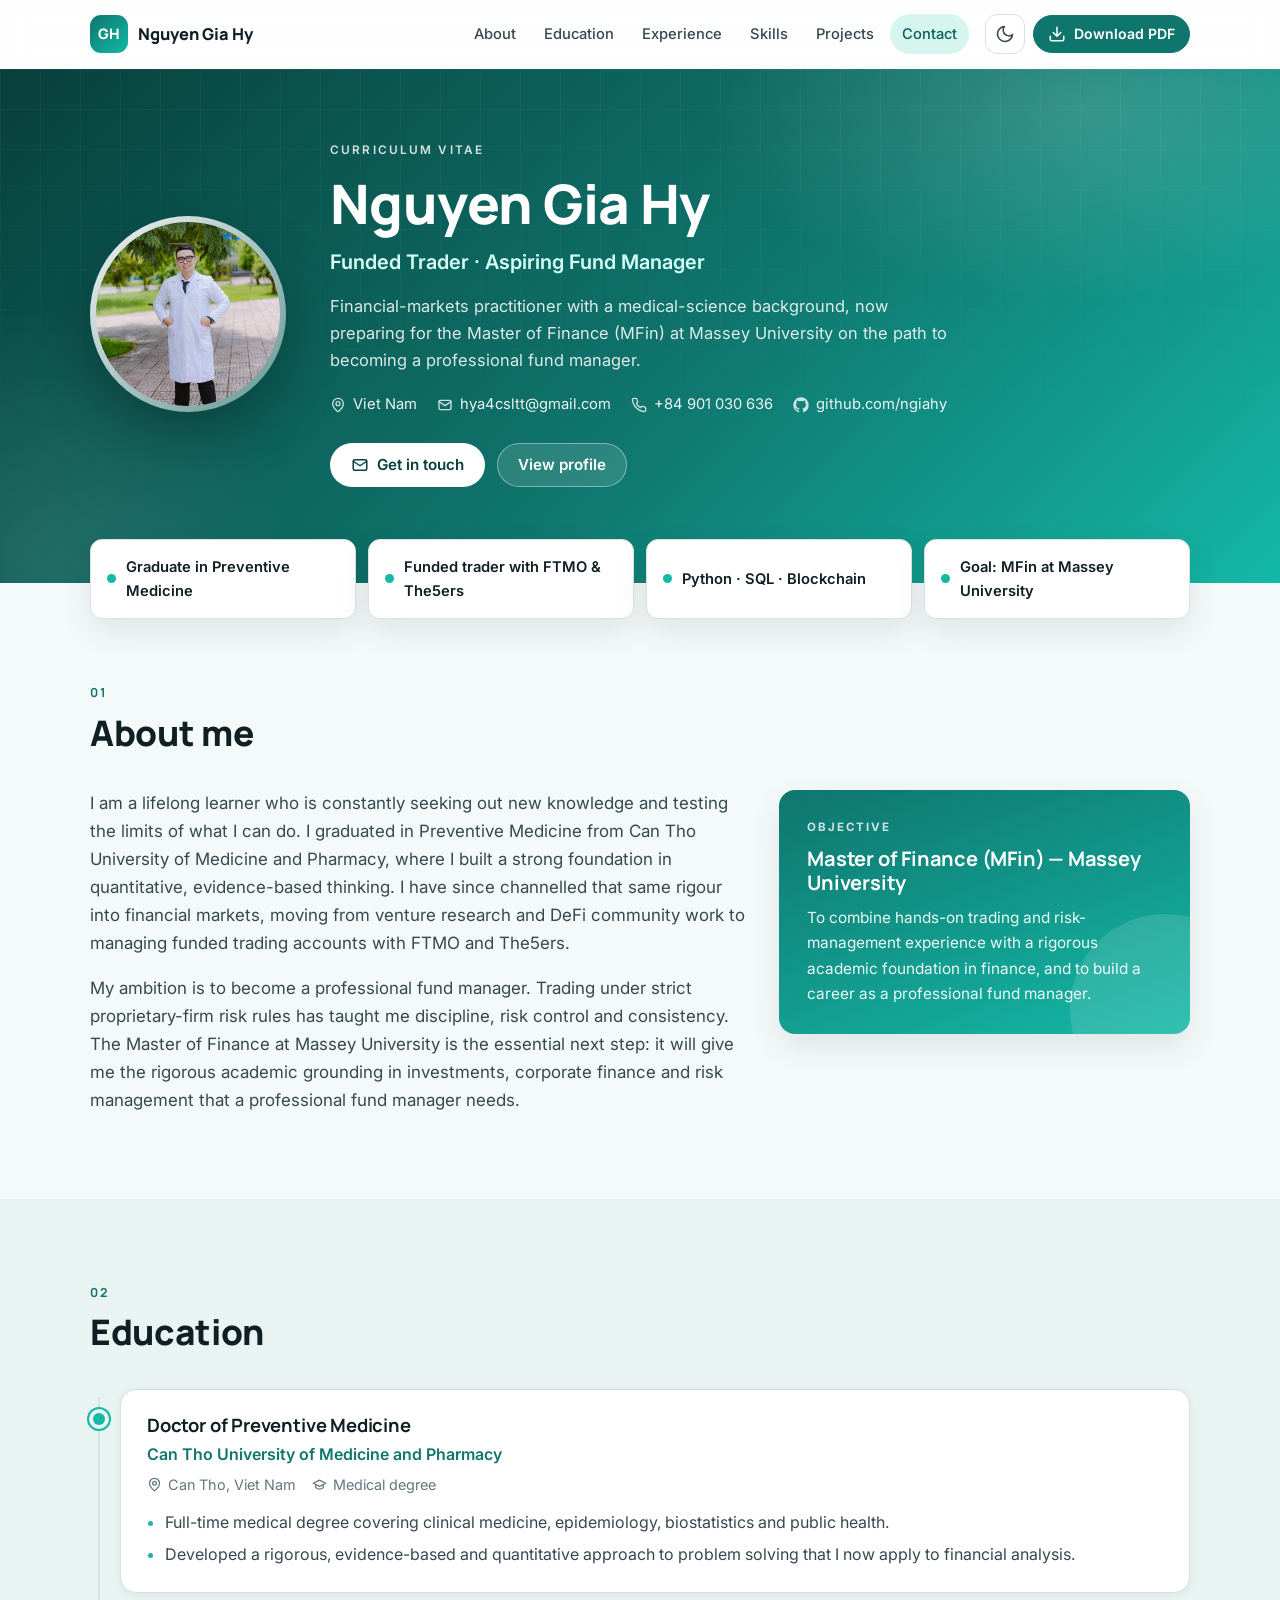
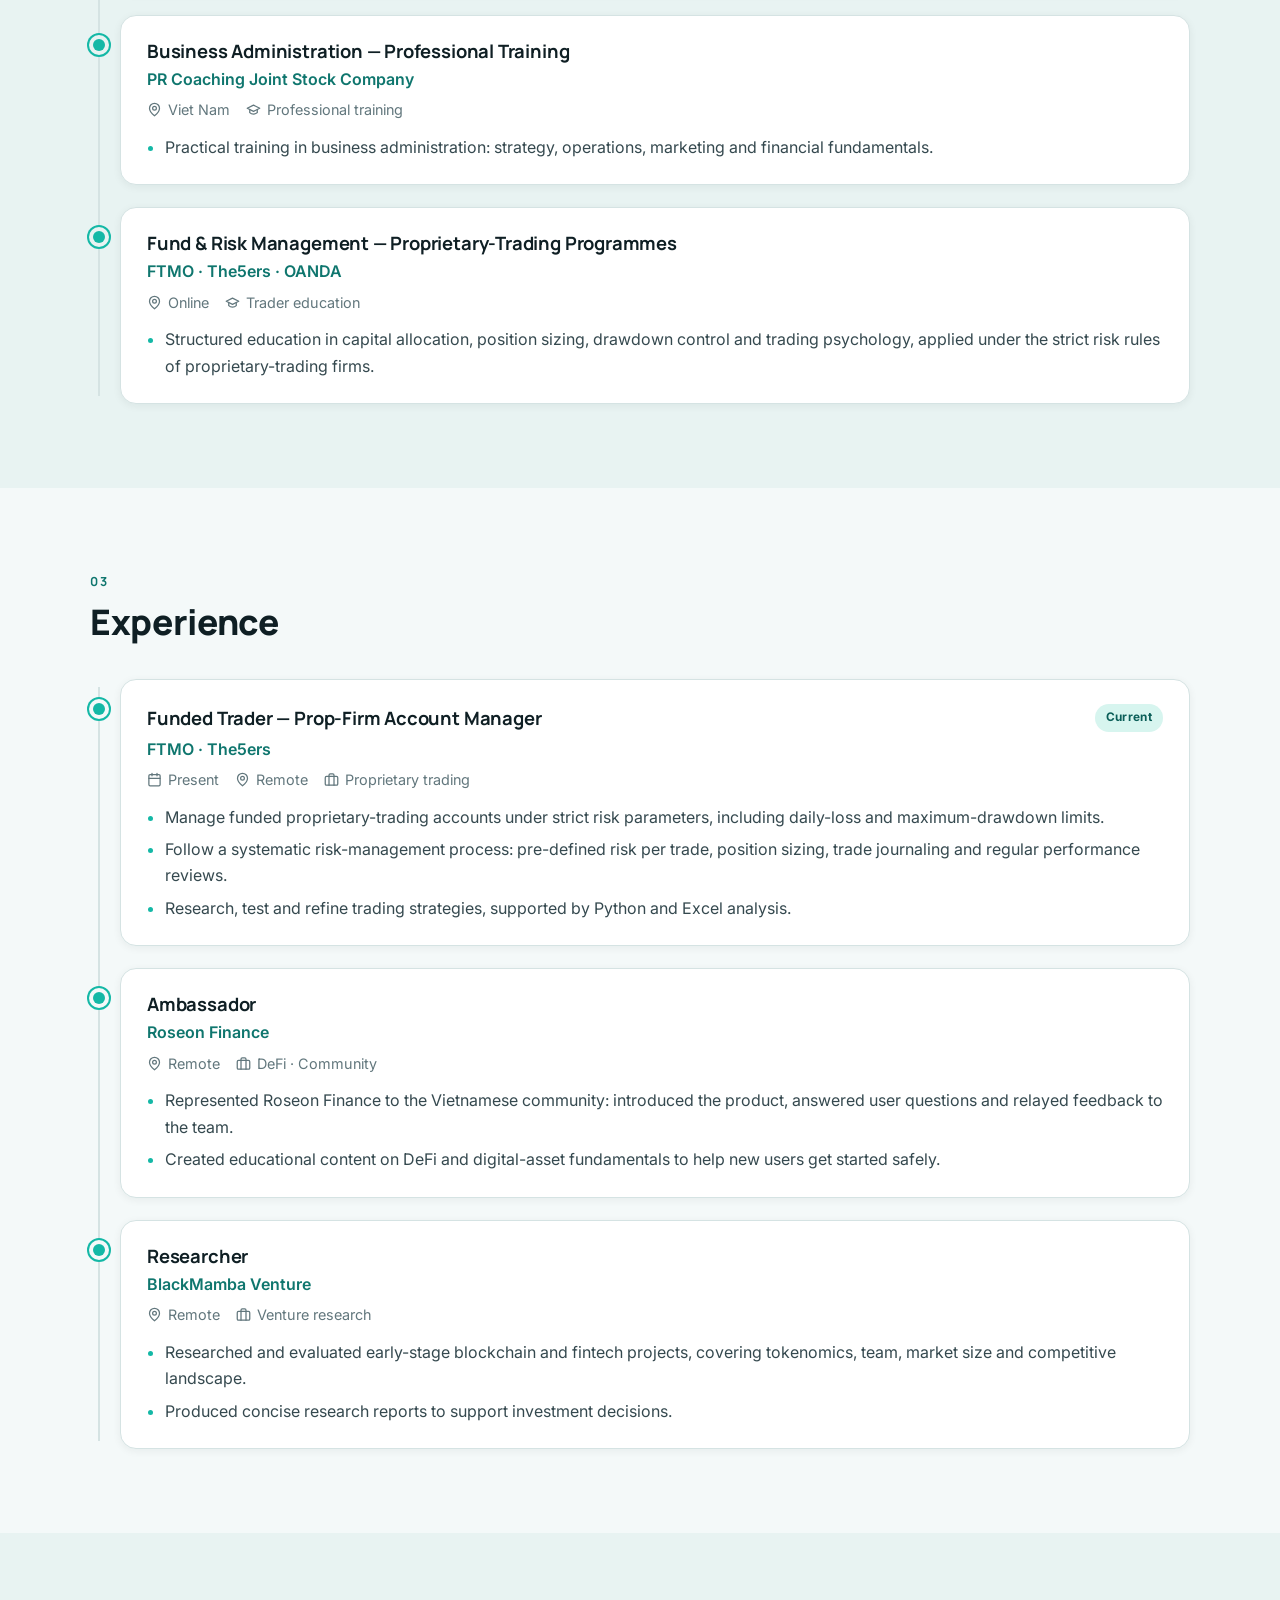
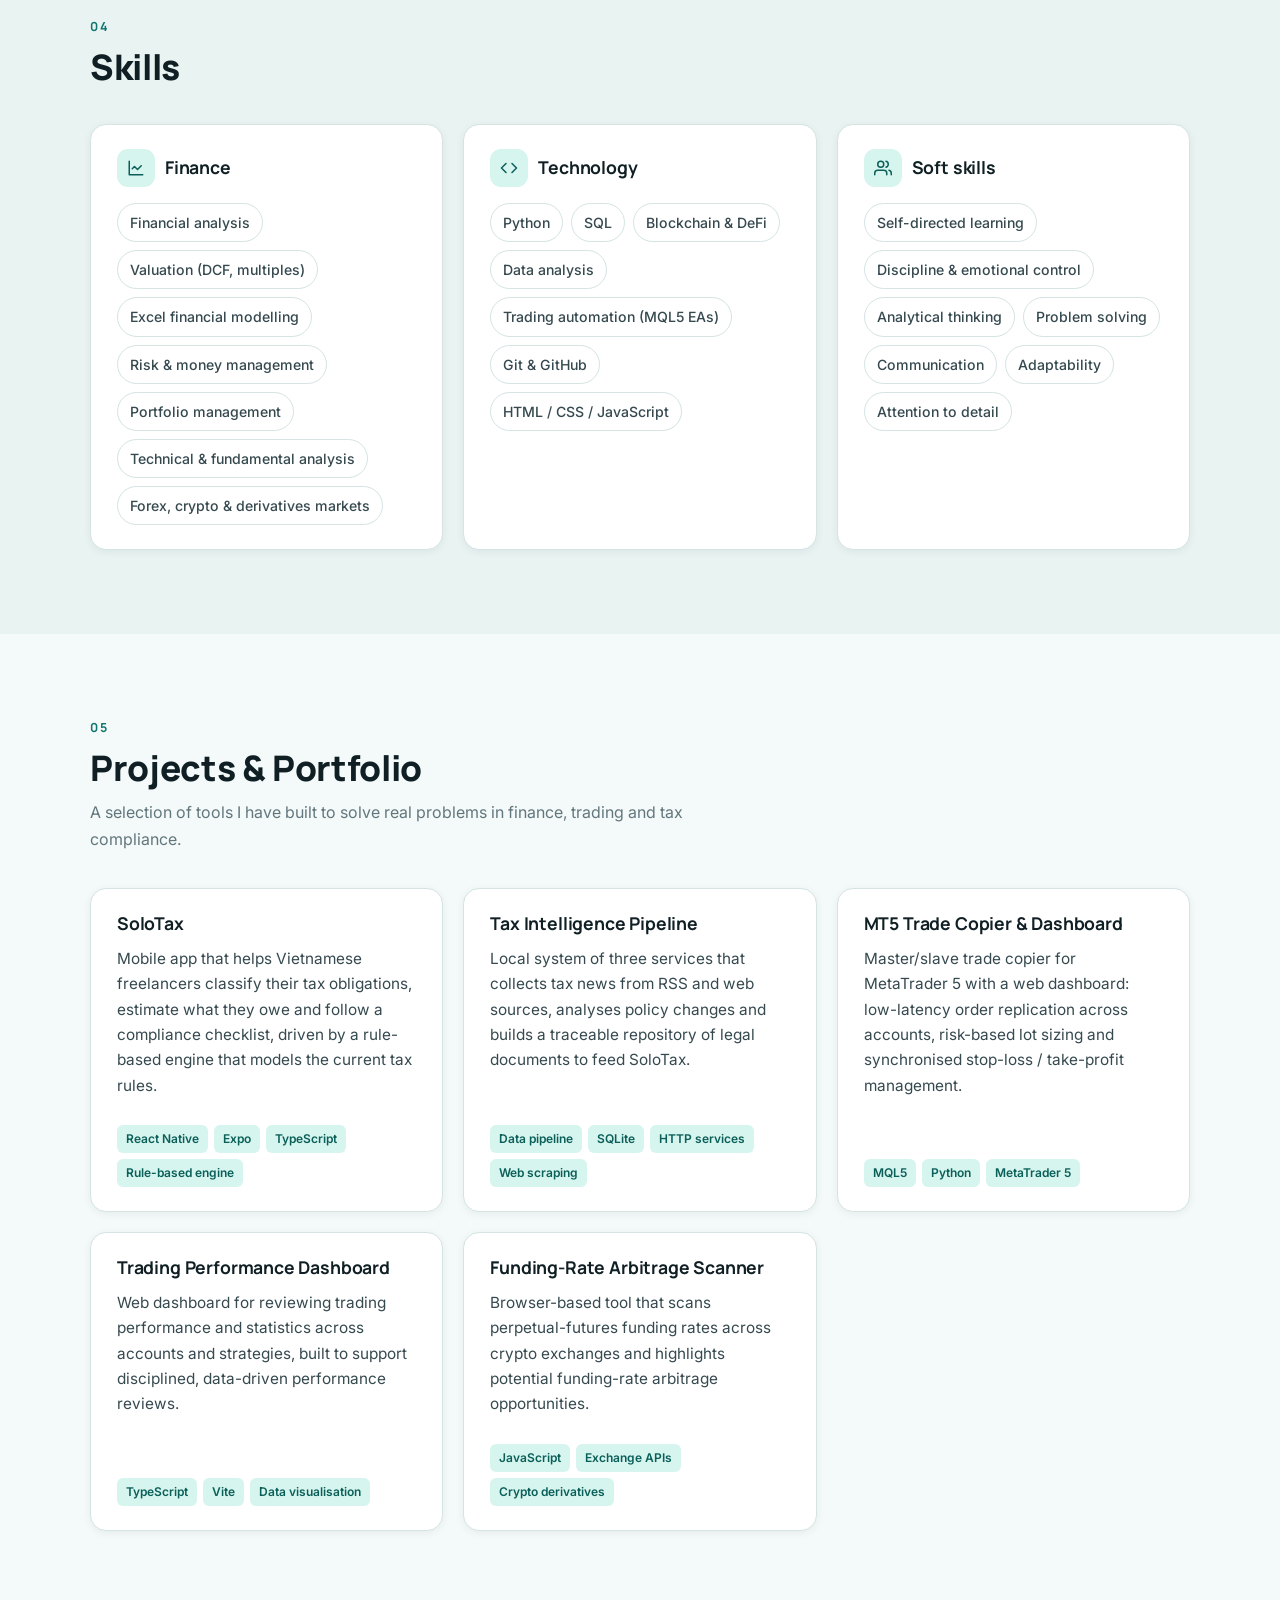
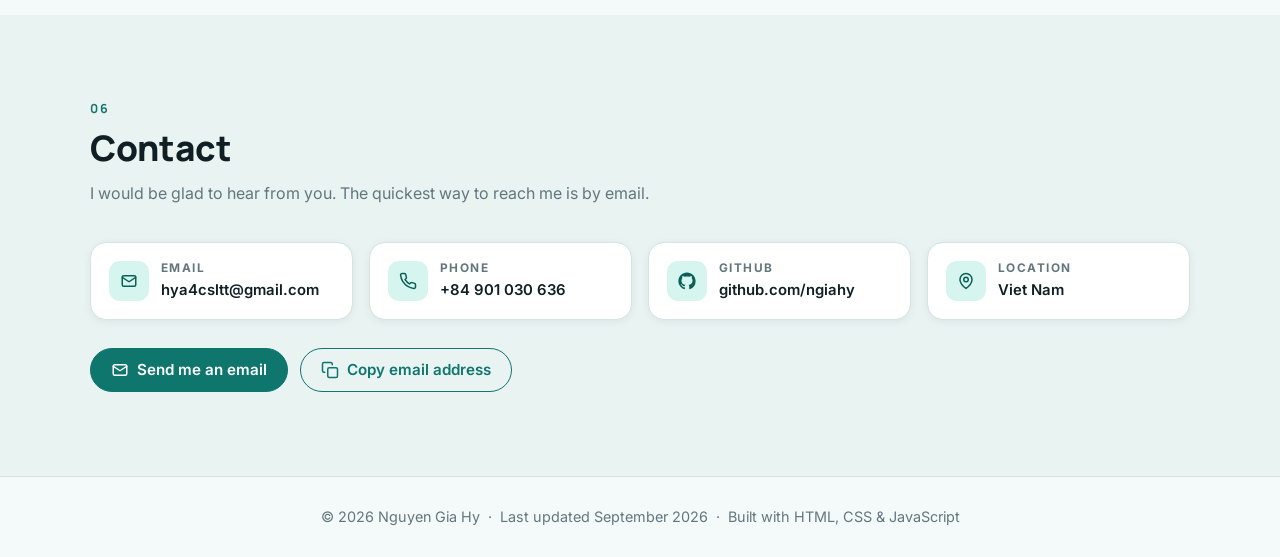
==== index.html @ f45f48a6 "Digital CV for Massey MFin application Single-page CV site: HTML/CSS/JS, teal theme, dark mode, prin" ====
<!DOCTYPE html>
<html lang="en" data-theme="light">
<head>
  <meta charset="UTF-8">
  <meta name="viewport" content="width=device-width, initial-scale=1.0">
  <title>Nguyen Gia Hy — Curriculum Vitae</title>
  <meta name="description" content="Digital CV of Nguyen Gia Hy — funded trader and aspiring fund manager with a medical-science background, preparing for the Master of Finance (MFin) at Massey University.">
  <meta name="author" content="Nguyen Gia Hy">
  <meta name="theme-color" content="#0f766e">
  <meta property="og:type" content="profile">
  <meta property="og:title" content="Nguyen Gia Hy — Curriculum Vitae">
  <meta property="og:description" content="Funded trader and aspiring fund manager with a medical-science background, preparing for the Master of Finance at Massey University.">
  <link rel="icon" href="data:image/svg+xml,%3Csvg xmlns='http://www.w3.org/2000/svg' viewBox='0 0 64 64'%3E%3Crect width='64' height='64' rx='14' fill='%230f766e'/%3E%3Ctext x='32' y='42' text-anchor='middle' font-family='Arial,Helvetica,sans-serif' font-weight='700' font-size='28' fill='white'%3EGH%3C/text%3E%3C/svg%3E">
  <script>
    /* Apply the saved theme before first paint to avoid a flash of the wrong colours */
    (function () {
      try {
        var t = localStorage.getItem('cv-theme');
        if (!t) { t = window.matchMedia('(prefers-color-scheme: dark)').matches ? 'dark' : 'light'; }
        document.documentElement.setAttribute('data-theme', t);
      } catch (e) {}
    })();
  </script>
  <link rel="preconnect" href="https://fonts.googleapis.com">
  <link rel="preconnect" href="https://fonts.gstatic.com" crossorigin>
  <link href="https://fonts.googleapis.com/css2?family=Inter:wght@400;500;600;700&family=Manrope:wght@600;700;800&display=swap" rel="stylesheet">
  <link rel="stylesheet" href="css/style.css">
</head>
<body>
  <a class="skip-link" href="#about">Skip to content</a>

  <header class="site-header" id="site-header">
    <nav class="nav container" aria-label="Main navigation">
      <a class="brand" href="#top" aria-label="Back to top">
        <span class="brand-mark" id="brand-mark">GH</span>
        <span class="brand-name" id="brand-name">Nguyen Gia Hy</span>
      </a>

      <ul class="nav-links" id="nav-links">
        <li><a href="#about" data-nav="about">About</a></li>
        <li><a href="#education" data-nav="education">Education</a></li>
        <li><a href="#experience" data-nav="experience">Experience</a></li>
        <li><a href="#skills" data-nav="skills">Skills</a></li>
        <li><a href="#projects" data-nav="projects">Projects</a></li>
        <li><a href="#certifications" data-nav="certifications">Certifications</a></li>
        <li><a href="#contact" data-nav="contact">Contact</a></li>
      </ul>

      <div class="nav-actions">
        <button class="icon-btn" id="theme-toggle" type="button" aria-label="Toggle dark mode" title="Toggle dark mode">
          <svg class="icon-moon" viewBox="0 0 24 24" fill="none" stroke="currentColor" stroke-width="2" stroke-linecap="round" stroke-linejoin="round" aria-hidden="true"><path d="M21 12.79A9 9 0 1 1 11.21 3 7 7 0 0 0 21 12.79z"/></svg>
          <svg class="icon-sun" viewBox="0 0 24 24" fill="none" stroke="currentColor" stroke-width="2" stroke-linecap="round" stroke-linejoin="round" aria-hidden="true"><circle cx="12" cy="12" r="4"/><path d="M12 2v2M12 20v2M4.93 4.93l1.41 1.41M17.66 17.66l1.41 1.41M2 12h2M20 12h2M4.93 19.07l1.41-1.41M17.66 6.34l1.41-1.41"/></svg>
        </button>
        <button class="btn btn-primary btn-sm" id="print-btn" type="button" title="Save this CV as a PDF (choose 'Save as PDF' in the print dialog)">
          <svg viewBox="0 0 24 24" fill="none" stroke="currentColor" stroke-width="2" stroke-linecap="round" stroke-linejoin="round" aria-hidden="true"><path d="M21 15v4a2 2 0 0 1-2 2H5a2 2 0 0 1-2-2v-4"/><path d="m7 10 5 5 5-5M12 15V3"/></svg>
          <span>Download PDF</span>
        </button>
        <button class="icon-btn nav-toggle" id="nav-toggle" type="button" aria-label="Open menu" aria-expanded="false" aria-controls="nav-links">
          <svg class="icon-menu" viewBox="0 0 24 24" fill="none" stroke="currentColor" stroke-width="2" stroke-linecap="round" stroke-linejoin="round" aria-hidden="true"><path d="M4 6h16M4 12h16M4 18h16"/></svg>
          <svg class="icon-close" viewBox="0 0 24 24" fill="none" stroke="currentColor" stroke-width="2" stroke-linecap="round" stroke-linejoin="round" aria-hidden="true"><path d="M18 6 6 18M6 6l12 12"/></svg>
        </button>
      </div>
    </nav>
  </header>

  <main id="top">
    <!-- HERO -->
    <section class="hero" id="hero" aria-labelledby="hero-name">
      <div class="container hero-inner">
        <div class="hero-photo">
          <img id="hero-img" src="" alt="" hidden>
          <div class="hero-initials" id="hero-initials" aria-hidden="true">GH</div>
        </div>
        <div class="hero-text">
          <p class="hero-eyebrow">Curriculum Vitae</p>
          <h1 id="hero-name">Nguyen Gia Hy</h1>
          <p class="hero-title" id="hero-title"></p>
          <p class="hero-tagline" id="hero-tagline"></p>
          <div class="hero-meta" id="hero-meta"></div>
          <div class="hero-actions">
            <a class="btn btn-light" id="hero-cta" href="#contact">
              <svg viewBox="0 0 24 24" fill="none" stroke="currentColor" stroke-width="2" stroke-linecap="round" stroke-linejoin="round" aria-hidden="true"><rect x="3" y="5" width="18" height="14" rx="2"/><path d="m3 7 9 6 9-6"/></svg>
              <span>Get in touch</span>
            </a>
            <a class="btn btn-ghost" href="#about">View profile</a>
          </div>
        </div>
      </div>
    </section>

    <div class="highlights-wrap container" id="highlights-wrap">
      <ul class="highlights" id="highlights" aria-label="At a glance"></ul>
    </div>

    <!-- ABOUT -->
    <section class="section" id="about">
      <div class="container">
        <header class="section-head reveal">
          <p class="eyebrow">01</p>
          <h2>About me</h2>
        </header>
        <div class="about-grid" id="about-grid">
          <div class="about-text reveal" id="about-text"></div>
          <aside class="objective-card reveal" id="objective-card"></aside>
        </div>
      </div>
    </section>

    <!-- EDUCATION -->
    <section class="section" id="education">
      <div class="container">
        <header class="section-head reveal">
          <p class="eyebrow">02</p>
          <h2>Education</h2>
        </header>
        <div class="timeline" id="education-list"></div>
      </div>
    </section>

    <!-- EXPERIENCE -->
    <section class="section" id="experience">
      <div class="container">
        <header class="section-head reveal">
          <p class="eyebrow">03</p>
          <h2>Experience</h2>
        </header>
        <div class="timeline" id="experience-list"></div>
      </div>
    </section>

    <!-- SKILLS -->
    <section class="section" id="skills">
      <div class="container">
        <header class="section-head reveal">
          <p class="eyebrow">04</p>
          <h2>Skills</h2>
        </header>
        <div class="skills-grid" id="skills-grid"></div>
      </div>
    </section>

    <!-- PROJECTS -->
    <section class="section" id="projects">
      <div class="container">
        <header class="section-head reveal">
          <p class="eyebrow">05</p>
          <h2>Projects &amp; Portfolio</h2>
          <p class="section-sub" id="projects-sub"></p>
        </header>
        <div class="projects-grid" id="projects-grid"></div>
      </div>
    </section>

    <!-- CERTIFICATIONS -->
    <section class="section" id="certifications">
      <div class="container">
        <header class="section-head reveal">
          <p class="eyebrow">06</p>
          <h2>Certifications &amp; Tests</h2>
        </header>
        <div class="certs-grid" id="certifications-grid"></div>
      </div>
    </section>

    <!-- CONTACT -->
    <section class="section" id="contact">
      <div class="container">
        <header class="section-head reveal">
          <p class="eyebrow">07</p>
          <h2>Contact</h2>
          <p class="section-sub">I would be glad to hear from you. The quickest way to reach me is by email.</p>
        </header>
        <div class="contact-grid" id="contact-grid"></div>
        <div class="contact-cta reveal" id="contact-cta"></div>
        <div class="languages reveal" id="languages"></div>
      </div>
    </section>
  </main>

  <footer class="site-footer">
    <div class="container">
      <p id="footer-text"></p>
    </div>
  </footer>

  <script src="js/data.js"></script>
  <script src="js/main.js"></script>
</body>
</html>
---- css/style.css ----
/* =====================================================================
   style.css — Digital CV of Nguyen Gia Hy
   Modern teal theme · light / dark mode · print-friendly (PDF)
   ===================================================================== */

/* ---------- Design tokens ---------- */
:root {
  --font-body: 'Inter', system-ui, -apple-system, 'Segoe UI', Roboto, Helvetica, Arial, sans-serif;
  --font-head: 'Manrope', var(--font-body);

  --bg: #f4f9f9;
  --surface: #ffffff;
  --surface-2: #e8f3f2;
  --text: #0f1f24;
  --text-2: #35494f;
  --muted: #62777d;
  --border: #d5e3e3;

  --accent: #0f766e;
  --accent-strong: #0b5f59;
  --accent-2: #14b8a6;
  --accent-soft: #d7f5ef;
  --on-accent: #ffffff;

  --hero-a: #083f3b;
  --hero-b: #0f766e;
  --hero-c: #14b8a6;

  --shadow: 0 12px 32px rgba(15, 31, 36, 0.09);
  --shadow-sm: 0 2px 8px rgba(15, 31, 36, 0.06);
  --radius: 16px;
  --radius-sm: 12px;
  --header-h: 68px;
}

:root[data-theme="dark"] {
  --bg: #0b1315;
  --surface: #111c1f;
  --surface-2: #162427;
  --text: #e7f0f1;
  --text-2: #c2d1d4;
  --muted: #8fa5aa;
  --border: #223438;

  --accent: #2dd4bf;
  --accent-strong: #5eead4;
  --accent-2: #14b8a6;
  --accent-soft: #113d3a;
  --on-accent: #06201d;

  --hero-a: #07201f;
  --hero-b: #0b3f3b;
  --hero-c: #0f766e;

  --shadow: 0 12px 32px rgba(0, 0, 0, 0.4);
  --shadow-sm: 0 2px 8px rgba(0, 0, 0, 0.3);
}

/* ---------- Base ---------- */
*, *::before, *::after { box-sizing: border-box; }

html {
  scroll-behavior: smooth;
  scroll-padding-top: calc(var(--header-h) + 16px);
}

body {
  margin: 0;
  font-family: var(--font-body);
  font-size: 16px;
  line-height: 1.65;
  color: var(--text);
  background: var(--bg);
  -webkit-font-smoothing: antialiased;
  -moz-osx-font-smoothing: grayscale;
  transition: background-color .3s ease, color .3s ease;
}

[hidden] { display: none !important; }

img { max-width: 100%; display: block; }
a { color: var(--accent); text-decoration: none; }
a:hover { text-decoration: underline; }

h1, h2, h3, h4 {
  font-family: var(--font-head);
  line-height: 1.2;
  margin: 0;
  color: var(--text);
  letter-spacing: -0.01em;
  overflow-wrap: break-word;
}
p, li, a, span { overflow-wrap: break-word; }
svg { max-width: 100%; }
p { margin: 0 0 1em; }
p:last-child { margin-bottom: 0; }
ul { margin: 0; padding: 0; list-style: none; }

.container { width: min(1100px, 100% - 32px); margin-inline: auto; }

.skip-link {
  position: absolute; left: -999px; top: 8px; z-index: 1000;
  background: var(--accent); color: var(--on-accent);
  padding: 8px 14px; border-radius: 8px; font-weight: 600;
}
.skip-link:focus { left: 8px; }

:focus-visible { outline: 3px solid var(--accent-2); outline-offset: 3px; }

/* ---------- Header / navigation ---------- */
.site-header {
  position: sticky; top: 0; z-index: 100;
  background: color-mix(in srgb, var(--surface) 86%, transparent);
  -webkit-backdrop-filter: blur(14px);
  backdrop-filter: blur(14px);
  border-bottom: 1px solid transparent;
  transition: background-color .3s ease, border-color .3s ease, box-shadow .3s ease;
}
.site-header.scrolled { border-bottom-color: var(--border); box-shadow: var(--shadow-sm); }

.nav { display: flex; align-items: center; gap: 16px; height: var(--header-h); position: relative; }

.brand {
  display: flex; align-items: center; gap: 10px;
  font-family: var(--font-head); font-weight: 800; color: var(--text);
}
.brand:hover { text-decoration: none; }
.brand-mark {
  display: grid; place-items: center; width: 38px; height: 38px; border-radius: 11px;
  background: linear-gradient(135deg, var(--hero-b), var(--hero-c));
  color: #fff; font-size: .9rem; letter-spacing: .03em; flex: none;
}
.brand-name { font-size: 1.02rem; white-space: nowrap; }

.nav-links { display: flex; gap: 4px; margin-left: auto; }
.nav-links a {
  display: block; padding: 8px 12px; border-radius: 999px;
  color: var(--text-2); font-weight: 500; font-size: .92rem;
  transition: background-color .2s, color .2s;
}
.nav-links a:hover { background: var(--surface-2); color: var(--text); text-decoration: none; }
.nav-links a.active { background: var(--accent-soft); color: var(--accent-strong); }

.nav-actions { display: flex; align-items: center; gap: 8px; }

.icon-btn {
  display: grid; place-items: center; width: 40px; height: 40px; border-radius: 12px;
  border: 1px solid var(--border); background: var(--surface); color: var(--text-2);
  cursor: pointer; transition: border-color .2s, color .2s, background-color .2s;
}
.icon-btn:hover { border-color: var(--accent); color: var(--accent); }
.icon-btn svg { width: 20px; height: 20px; }

:root[data-theme="light"] .icon-sun { display: none; }
:root[data-theme="dark"] .icon-moon { display: none; }

.nav-toggle { display: none; }
.nav-toggle .icon-close { display: none; }
.nav-toggle[aria-expanded="true"] .icon-menu { display: none; }
.nav-toggle[aria-expanded="true"] .icon-close { display: block; }

/* ---------- Buttons ---------- */
.btn {
  display: inline-flex; align-items: center; gap: 8px;
  padding: 12px 20px; border-radius: 999px;
  font-family: inherit; font-weight: 600; font-size: .95rem; line-height: 1;
  border: 1px solid transparent; cursor: pointer;
  transition: background-color .2s, border-color .2s, color .2s, transform .15s;
  white-space: nowrap;
}
.btn:hover { text-decoration: none; transform: translateY(-1px); }
.btn svg { width: 18px; height: 18px; flex: none; }
.btn-sm { padding: 9px 14px; font-size: .88rem; }

.btn-primary { background: var(--accent); color: var(--on-accent); border-color: var(--accent); }
.btn-primary:hover { background: var(--accent-strong); border-color: var(--accent-strong); }

.btn-outline { background: transparent; color: var(--accent); border-color: var(--accent); }
.btn-outline:hover { background: var(--accent-soft); }

.btn-light { background: #ffffff; color: var(--hero-a); }
.btn-light:hover { background: #e6fffa; }

.btn-ghost { background: rgba(255, 255, 255, .12); color: #fff; border-color: rgba(255, 255, 255, .4); }
.btn-ghost:hover { background: rgba(255, 255, 255, .22); }

/* ---------- Hero ---------- */
.hero {
  position: relative; color: #fff;
  background: linear-gradient(135deg, var(--hero-a) 0%, var(--hero-b) 55%, var(--hero-c) 100%);
  padding: 72px 0 96px;
}
.hero::before {
  content: ""; position: absolute; inset: 0; pointer-events: none;
  background:
    radial-gradient(640px 320px at 85% 8%, rgba(255, 255, 255, .16), transparent 60%),
    radial-gradient(420px 420px at 4% 95%, rgba(255, 255, 255, .09), transparent 60%);
}
.hero::after {
  content: ""; position: absolute; inset: 0; pointer-events: none;
  background-image:
    linear-gradient(rgba(255, 255, 255, .06) 1px, transparent 1px),
    linear-gradient(90deg, rgba(255, 255, 255, .06) 1px, transparent 1px);
  background-size: 40px 40px;
  -webkit-mask-image: linear-gradient(180deg, rgba(0, 0, 0, .7), transparent 85%);
  mask-image: linear-gradient(180deg, rgba(0, 0, 0, .7), transparent 85%);
}
.hero-inner {
  position: relative; z-index: 1;
  display: grid; grid-template-columns: auto minmax(0, 1fr); gap: 44px; align-items: center;
}
.hero-text { min-width: 0; }

.hero-photo {
  position: relative; width: 196px; height: 196px; border-radius: 50%; padding: 6px;
  background: linear-gradient(135deg, rgba(255, 255, 255, .95), rgba(255, 255, 255, .35));
  box-shadow: 0 24px 56px rgba(0, 0, 0, .28);
}
.hero-photo img, .hero-initials {
  width: 100%; height: 100%; border-radius: 50%; object-fit: cover;
}
.hero-initials {
  display: grid; place-items: center;
  background: linear-gradient(135deg, #0b5f59, #14b8a6);
  font-family: var(--font-head); font-weight: 800; font-size: 3.4rem; color: #fff; letter-spacing: .02em;
}

.hero-eyebrow {
  text-transform: uppercase; letter-spacing: .18em; font-size: .74rem; font-weight: 600;
  opacity: .82; margin-bottom: 10px;
}
.hero h1 {
  font-size: clamp(2.2rem, 5vw, 3.4rem); font-weight: 800; color: #fff; margin-bottom: 10px;
}
.hero-title {
  font-size: clamp(1.05rem, 2vw, 1.25rem); font-weight: 600; color: #d5fff7; margin-bottom: 14px;
}
.hero-tagline {
  max-width: 62ch; font-size: 1.03rem; color: rgba(255, 255, 255, .86); margin-bottom: 18px;
}
.hero-meta {
  display: flex; flex-wrap: wrap; gap: 10px 20px; margin-bottom: 26px; font-size: .92rem;
}
.hero-meta a, .hero-meta span {
  display: inline-flex; align-items: center; gap: 7px; color: rgba(255, 255, 255, .92);
  max-width: 100%; overflow-wrap: anywhere;
}
.hero-meta a:hover { color: #fff; text-decoration: underline; }
.hero-meta svg { width: 16px; height: 16px; opacity: .85; flex: none; }
.hero-actions { display: flex; flex-wrap: wrap; gap: 12px; }

/* "At a glance" cards overlapping the hero's bottom edge */
.highlights-wrap { position: relative; z-index: 2; margin-top: -44px; }
.highlights {
  display: grid; grid-template-columns: repeat(auto-fit, minmax(min(210px, 100%), 1fr)); gap: 12px;
}
.highlights li {
  display: flex; align-items: center; gap: 10px;
  background: var(--surface); color: var(--text);
  border: 1px solid var(--border); border-radius: var(--radius-sm);
  padding: 15px 16px; font-weight: 600; font-size: .92rem;
  box-shadow: var(--shadow);
}
.highlights li::before {
  content: ""; width: 9px; height: 9px; border-radius: 50%; background: var(--accent-2); flex: none;
}

/* ---------- Sections ---------- */
.section { padding: 84px 0; }
.section.alt { background: var(--surface-2); }
.highlights-wrap + .section { padding-top: 64px; }

.section-head { margin-bottom: 36px; }
.eyebrow {
  font-family: var(--font-head); color: var(--accent); font-weight: 700;
  letter-spacing: .18em; font-size: .78rem; text-transform: uppercase; margin-bottom: 8px;
}
.section h2 { font-size: clamp(1.7rem, 3vw, 2.2rem); font-weight: 800; }
.section-sub { color: var(--muted); margin-top: 10px; max-width: 64ch; }

/* ---------- About ---------- */
.about-grid { display: grid; grid-template-columns: 1.6fr 1fr; gap: 32px; align-items: start; }
.about-grid.single { grid-template-columns: 1fr; }
.about-text p { font-size: 1.06rem; color: var(--text-2); }

.objective-card {
  position: relative; overflow: hidden;
  background: linear-gradient(160deg, var(--hero-b), var(--hero-c));
  color: #fff; border-radius: var(--radius); padding: 28px; box-shadow: var(--shadow);
}
.objective-card::after {
  content: ""; position: absolute; width: 190px; height: 190px; right: -70px; bottom: -70px;
  border-radius: 50%; background: rgba(255, 255, 255, .12);
}
.objective-card .label {
  text-transform: uppercase; letter-spacing: .16em; font-size: .72rem; font-weight: 700;
  opacity: .85; margin-bottom: 10px;
}
.objective-card h3 { color: #fff; font-size: 1.25rem; margin-bottom: 10px; position: relative; }
.objective-card p { color: rgba(255, 255, 255, .92); font-size: .96rem; position: relative; }

/* ---------- Cards ---------- */
.card {
  background: var(--surface); border: 1px solid var(--border); border-radius: var(--radius);
  padding: 24px 26px; box-shadow: var(--shadow-sm); min-width: 0;
  transition: transform .2s ease, box-shadow .2s ease, border-color .2s ease;
}
.card:hover { transform: translateY(-2px); box-shadow: var(--shadow); }

/* ---------- Timeline (education / experience) ---------- */
.timeline { position: relative; padding-left: 30px; }
.timeline::before {
  content: ""; position: absolute; left: 8px; top: 8px; bottom: 8px; width: 2px;
  background: var(--border);
}
.tl-item { position: relative; margin-bottom: 22px; }
.tl-item:last-child { margin-bottom: 0; }
.tl-item::before {
  content: ""; position: absolute; left: -27px; top: 24px; width: 12px; height: 12px;
  border-radius: 50%; background: var(--accent-2);
  box-shadow: 0 0 0 4px var(--bg), 0 0 0 6px var(--accent-2);
}
.section.alt .tl-item::before { box-shadow: 0 0 0 4px var(--surface-2), 0 0 0 6px var(--accent-2); }

.tl-head { display: flex; flex-wrap: wrap; justify-content: space-between; align-items: center; gap: 8px 16px; margin-bottom: 4px; }
.tl-head h3 { font-size: 1.15rem; font-weight: 700; }
.tl-org { color: var(--accent); font-weight: 600; margin-bottom: 6px; }
.tl-meta { display: flex; flex-wrap: wrap; gap: 6px 16px; color: var(--muted); font-size: .9rem; margin-bottom: 12px; }
.tl-meta span { display: inline-flex; align-items: center; gap: 6px; }
.tl-meta svg { width: 15px; height: 15px; flex: none; }

.badge {
  display: inline-block; padding: 4px 11px; border-radius: 999px;
  font-size: .74rem; font-weight: 700; letter-spacing: .03em;
  background: var(--accent-soft); color: var(--accent-strong);
}

.bullets { padding-left: 18px; list-style: disc; color: var(--text-2); }
.bullets li { margin-bottom: 6px; }
.bullets li:last-child { margin-bottom: 0; }
.bullets li::marker { color: var(--accent-2); }

/* ---------- Skills ---------- */
.skills-grid { display: grid; grid-template-columns: repeat(auto-fit, minmax(min(280px, 100%), 1fr)); gap: 20px; }
.skill-card h3 { display: flex; align-items: center; gap: 10px; font-size: 1.1rem; margin-bottom: 16px; }
.ico {
  display: grid; place-items: center; flex: none; width: 38px; height: 38px; border-radius: 11px;
  background: var(--accent-soft); color: var(--accent-strong);
}
.ico svg { width: 18px; height: 18px; }

.chips { display: flex; flex-wrap: wrap; gap: 8px; }
.chip {
  padding: 7px 12px; border-radius: 999px; max-width: 100%;
  background: var(--surface-2); border: 1px solid var(--border);
  font-size: .88rem; font-weight: 500; color: var(--text-2);
}
.section.alt .chip { background: var(--surface); }

/* ---------- Projects ---------- */
.projects-grid { display: grid; grid-template-columns: repeat(auto-fit, minmax(min(290px, 100%), 1fr)); gap: 20px; }
.project-card { display: flex; flex-direction: column; gap: 12px; }
.project-card h3 { font-size: 1.1rem; }
.project-card p { color: var(--text-2); flex: 1; font-size: .96rem; }
.project-link { display: inline-flex; align-items: center; gap: 6px; font-weight: 600; font-size: .9rem; }
.project-link svg { width: 15px; height: 15px; }
.tags { display: flex; flex-wrap: wrap; gap: 6px; }
.tag {
  font-size: .75rem; font-weight: 600; padding: 4px 9px; border-radius: 6px; max-width: 100%;
  background: var(--accent-soft); color: var(--accent-strong);
}

/* ---------- Certifications ---------- */
.certs-grid { display: grid; grid-template-columns: repeat(auto-fit, minmax(min(270px, 100%), 1fr)); gap: 20px; }
.cert-card { display: flex; gap: 14px; align-items: flex-start; }
.cert-card .ico { width: 44px; height: 44px; border-radius: 12px; }
.cert-card h3 { font-size: 1.05rem; margin-bottom: 4px; }
.cert-card .meta { color: var(--muted); font-size: .9rem; margin-bottom: 4px; }
.cert-card .score { font-weight: 700; color: var(--accent); margin-bottom: 6px; }

/* ---------- Contact ---------- */
.contact-grid { display: grid; grid-template-columns: repeat(auto-fit, minmax(min(240px, 100%), 1fr)); gap: 16px; margin-bottom: 28px; }
.contact-card { display: flex; align-items: center; gap: 12px; color: var(--text); padding: 16px 18px; min-width: 0; }
a.contact-card:hover { text-decoration: none; border-color: var(--accent); }
.contact-card .ico { width: 40px; height: 40px; border-radius: 11px; }
.contact-card > span:last-child { min-width: 0; }
.contact-card .lbl { display: block; font-size: .74rem; text-transform: uppercase; letter-spacing: .12em; color: var(--muted); font-weight: 700; }
.contact-card .val { display: block; font-weight: 600; font-size: .93rem; overflow-wrap: anywhere; }

.contact-cta { display: flex; flex-wrap: wrap; gap: 12px; align-items: center; }

.languages { margin-top: 32px; }
.languages h3 { display: flex; align-items: center; gap: 8px; font-size: 1.05rem; margin-bottom: 12px; }
.languages h3 svg { width: 18px; height: 18px; color: var(--accent); }

/* ---------- Footer ---------- */
.site-footer {
  border-top: 1px solid var(--border); padding: 28px 0;
  color: var(--muted); font-size: .9rem; text-align: center;
}

/* ---------- Scroll reveal ---------- */
.reveal { opacity: 0; transform: translateY(18px); transition: opacity .6s ease, transform .6s ease; }
.reveal.visible { opacity: 1; transform: none; }

@media (prefers-reduced-motion: reduce) {
  html { scroll-behavior: auto; }
  .reveal { opacity: 1; transform: none; transition: none; }
  .btn:hover, .card:hover { transform: none; }
}

/* ---------- Responsive ---------- */
@media (max-width: 1080px) {
  .nav-links {
    position: absolute; top: calc(var(--header-h) - 6px); left: 0; right: 0;
    flex-direction: column; gap: 2px; display: none;
    background: var(--surface); border: 1px solid var(--border); border-radius: var(--radius);
    padding: 10px; box-shadow: var(--shadow);
  }
  .nav-links.open { display: flex; }
  .nav-links a { padding: 11px 14px; border-radius: 10px; }
  .nav-toggle { display: grid; }
  .nav-actions { margin-left: auto; }
  .about-grid { grid-template-columns: 1fr; }
}

@media (max-width: 680px) {
  .brand-name { display: none; }
  #print-btn span { display: none; }
  #print-btn { width: 40px; height: 40px; padding: 0; justify-content: center; border-radius: 12px; }

  .hero { padding: 52px 0 84px; }
  .hero-inner { grid-template-columns: 1fr; gap: 26px; text-align: center; justify-items: center; }
  .hero-photo { width: 150px; height: 150px; }
  .hero-tagline { margin-inline: auto; }
  .hero-meta, .hero-actions { justify-content: center; }
  .highlights-wrap { margin-top: -40px; }

  .section { padding: 60px 0; }
  .card { padding: 20px 20px; }
  .timeline { padding-left: 24px; }
  .tl-item::before { left: -21px; }
}

/* ---------- Print (Download PDF) ---------- */
@media print {
  :root, :root[data-theme="dark"] {
    --bg: #ffffff; --surface: #ffffff; --surface-2: #f3f7f7;
    --text: #111111; --text-2: #333333; --muted: #555555; --border: #cfd8d8;
    --accent: #0f766e; --accent-strong: #0b5f59; --accent-2: #14b8a6; --accent-soft: #e6f4f1;
    --on-accent: #ffffff; --hero-a: #0b5f59; --hero-b: #0f766e; --hero-c: #14b8a6;
    --shadow: none; --shadow-sm: none;
  }
  @page { size: A4; margin: 12mm 12mm 14mm; }

  html { scroll-behavior: auto; }
  body { background: #fff; color: #111; font-size: 10.5pt; line-height: 1.5; }
  * { -webkit-print-color-adjust: exact; print-color-adjust: exact; }

  .site-header, .hero-actions, .skip-link, .contact-cta, .site-footer { display: none !important; }

  .container { width: 100%; }
  .hero { padding: 18px 0 26px; border-radius: 10px; }
  .hero::before, .hero::after { display: none; }
  .hero-inner { gap: 22px; padding: 0 22px; }
  .hero-photo { width: 104px; height: 104px; box-shadow: none; padding: 4px; }
  .hero h1 { font-size: 22pt; margin-bottom: 4px; }
  .hero-title { font-size: 12pt; margin-bottom: 8px; }
  .hero-tagline { font-size: 10pt; margin-bottom: 10px; }
  .hero-meta { margin-bottom: 0; font-size: 9.5pt; gap: 4px 14px; }

  .highlights-wrap { margin-top: 12px; }
  .highlights { grid-template-columns: repeat(4, 1fr); gap: 8px; }
  .highlights li { padding: 8px 10px; font-size: 9pt; box-shadow: none; }

  .section { padding: 18px 0 6px; }
  .section.alt { background: transparent; }
  .section-head { margin-bottom: 12px; }
  .section h2 { font-size: 15pt; }
  .eyebrow { margin-bottom: 2px; }
  .section-sub { font-size: 9.5pt; margin-top: 4px; }
  .section-head { break-inside: avoid; page-break-inside: avoid; break-after: avoid; page-break-after: avoid; }
  .eyebrow, .section h2 { break-after: avoid; page-break-after: avoid; }

  .about-grid { grid-template-columns: 1.7fr 1fr; gap: 16px; }
  .about-text p { font-size: 10.5pt; }
  .objective-card { padding: 16px 18px; box-shadow: none; break-inside: avoid; }
  .objective-card h3 { font-size: 11.5pt; }
  .objective-card p { font-size: 9.5pt; }

  .card { box-shadow: none; padding: 12px 14px; break-inside: avoid; page-break-inside: avoid; }
  .card:hover { transform: none; }
  .timeline { padding-left: 22px; }
  .tl-item { margin-bottom: 10px; }
  .tl-item::before { left: -19px; top: 16px; width: 10px; height: 10px; box-shadow: 0 0 0 3px #fff, 0 0 0 5px var(--accent-2); }
  .tl-head h3 { font-size: 11.5pt; }
  .tl-meta { margin-bottom: 6px; font-size: 9pt; }
  .bullets li { margin-bottom: 2px; }

  .skills-grid, .projects-grid, .certs-grid { gap: 10px; }
  .skills-grid { grid-template-columns: repeat(3, 1fr); }
  .projects-grid { grid-template-columns: repeat(3, 1fr); }
  .project-card h3 { font-size: 10.5pt; }
  .chip { padding: 4px 9px; font-size: 8.5pt; }
  .project-card p { font-size: 9pt; }

  .contact-grid { grid-template-columns: repeat(2, 1fr); gap: 10px; margin-bottom: 0; }
  .contact-card { padding: 10px 12px; }

  .reveal { opacity: 1 !important; transform: none !important; transition: none !important; }
  a { color: inherit; }
  a[href^="http"]::after { content: none; }
}
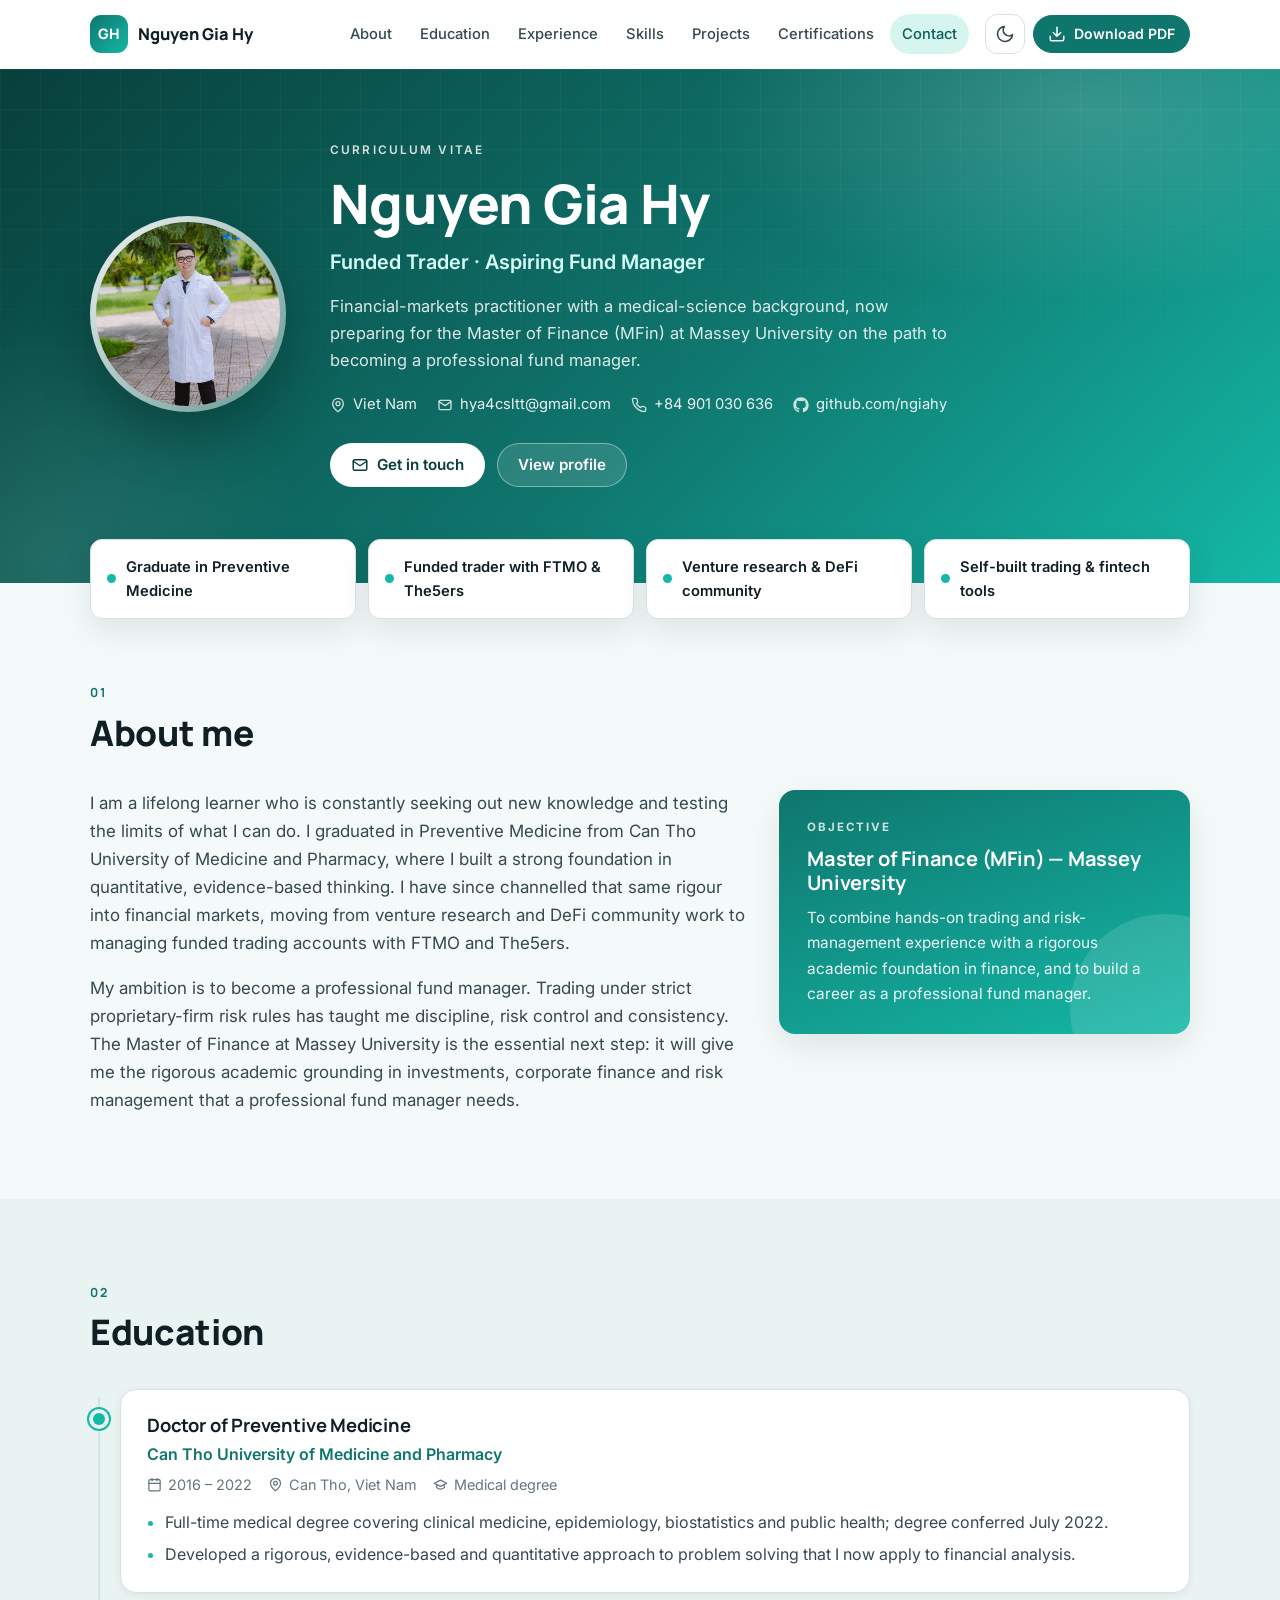
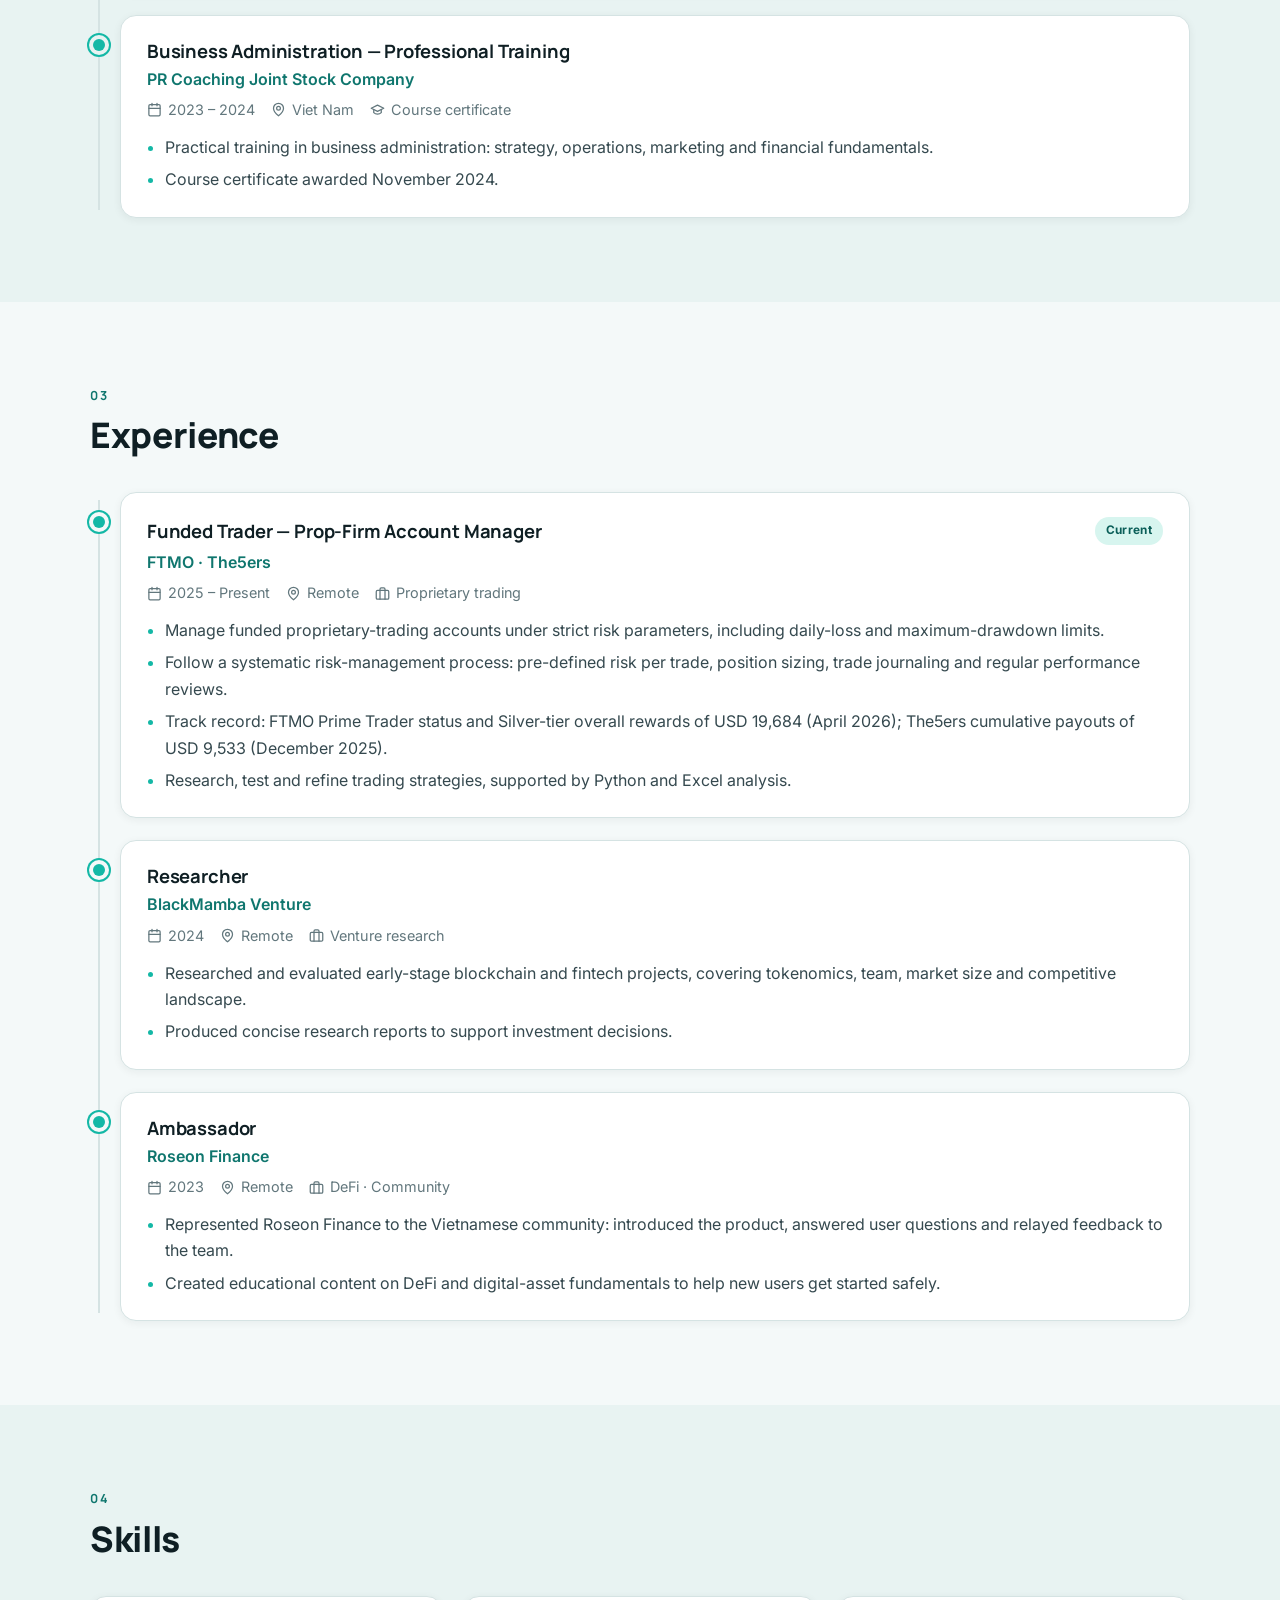
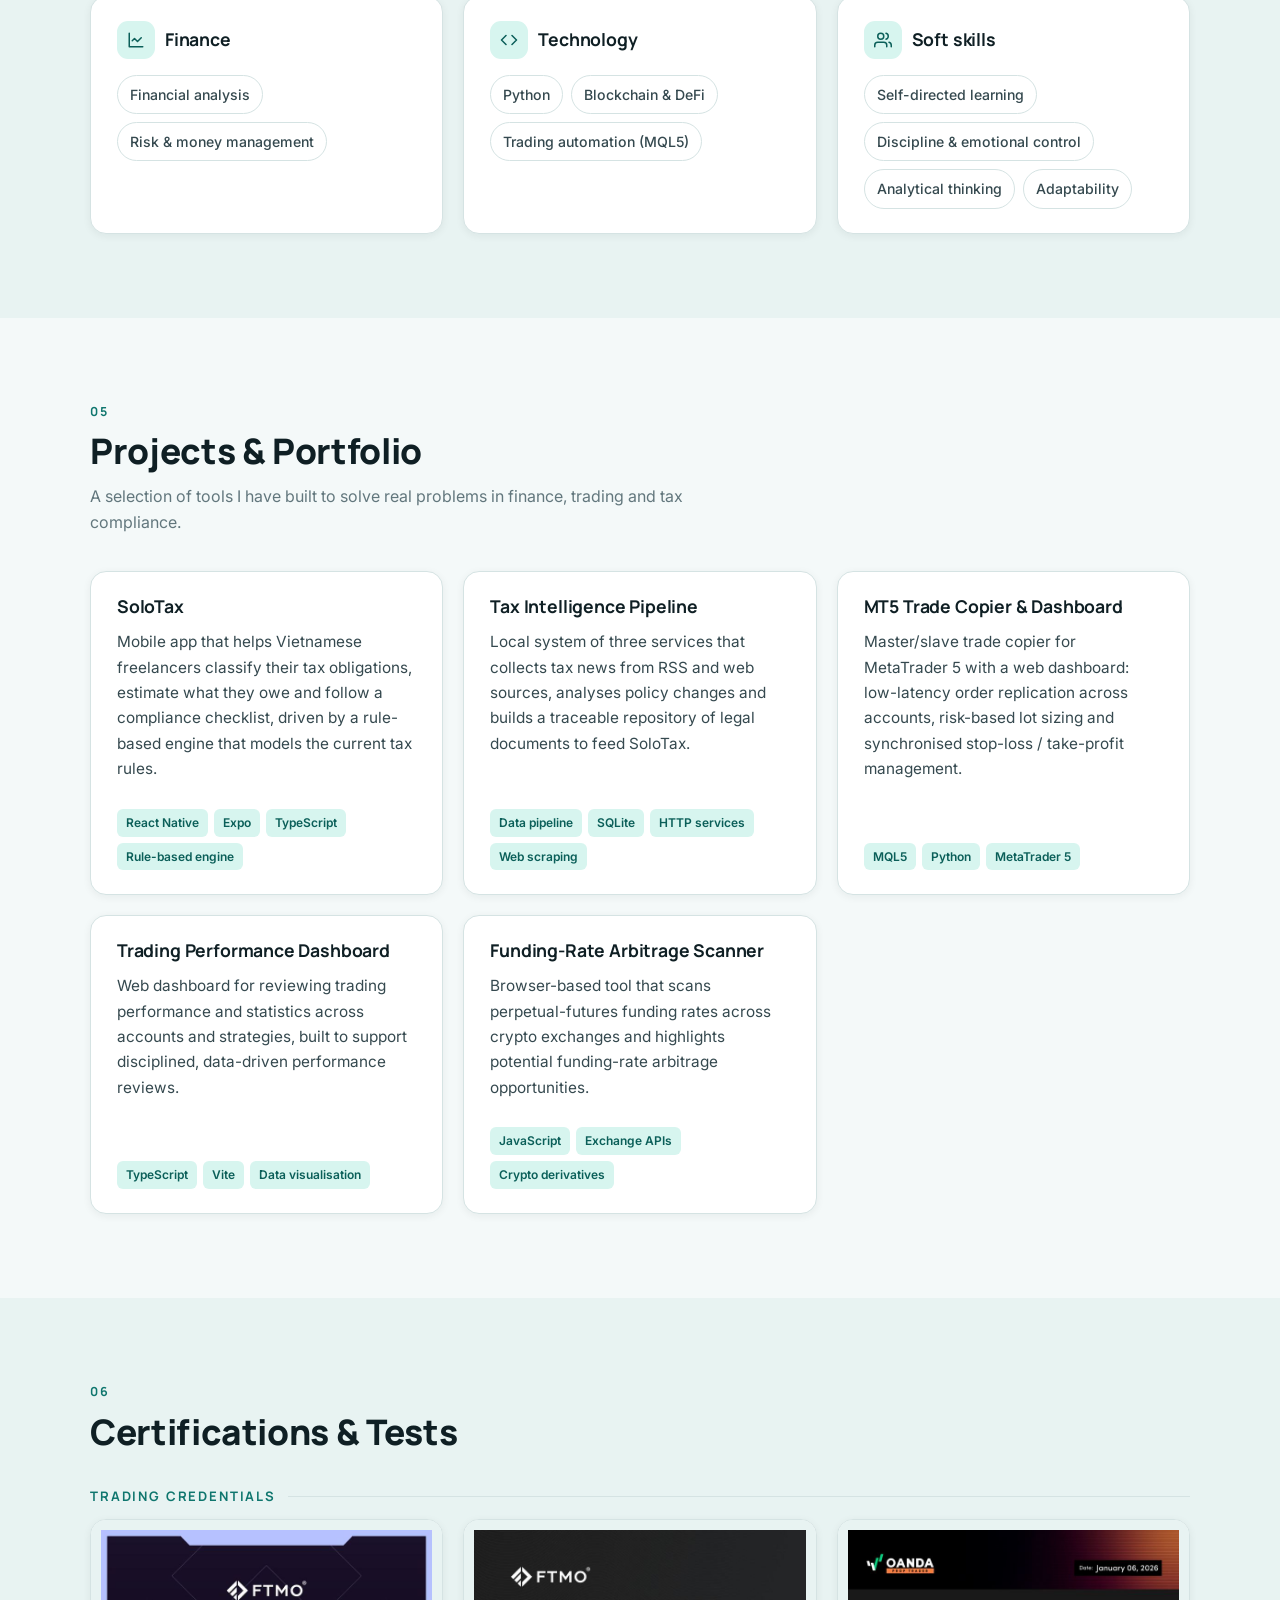
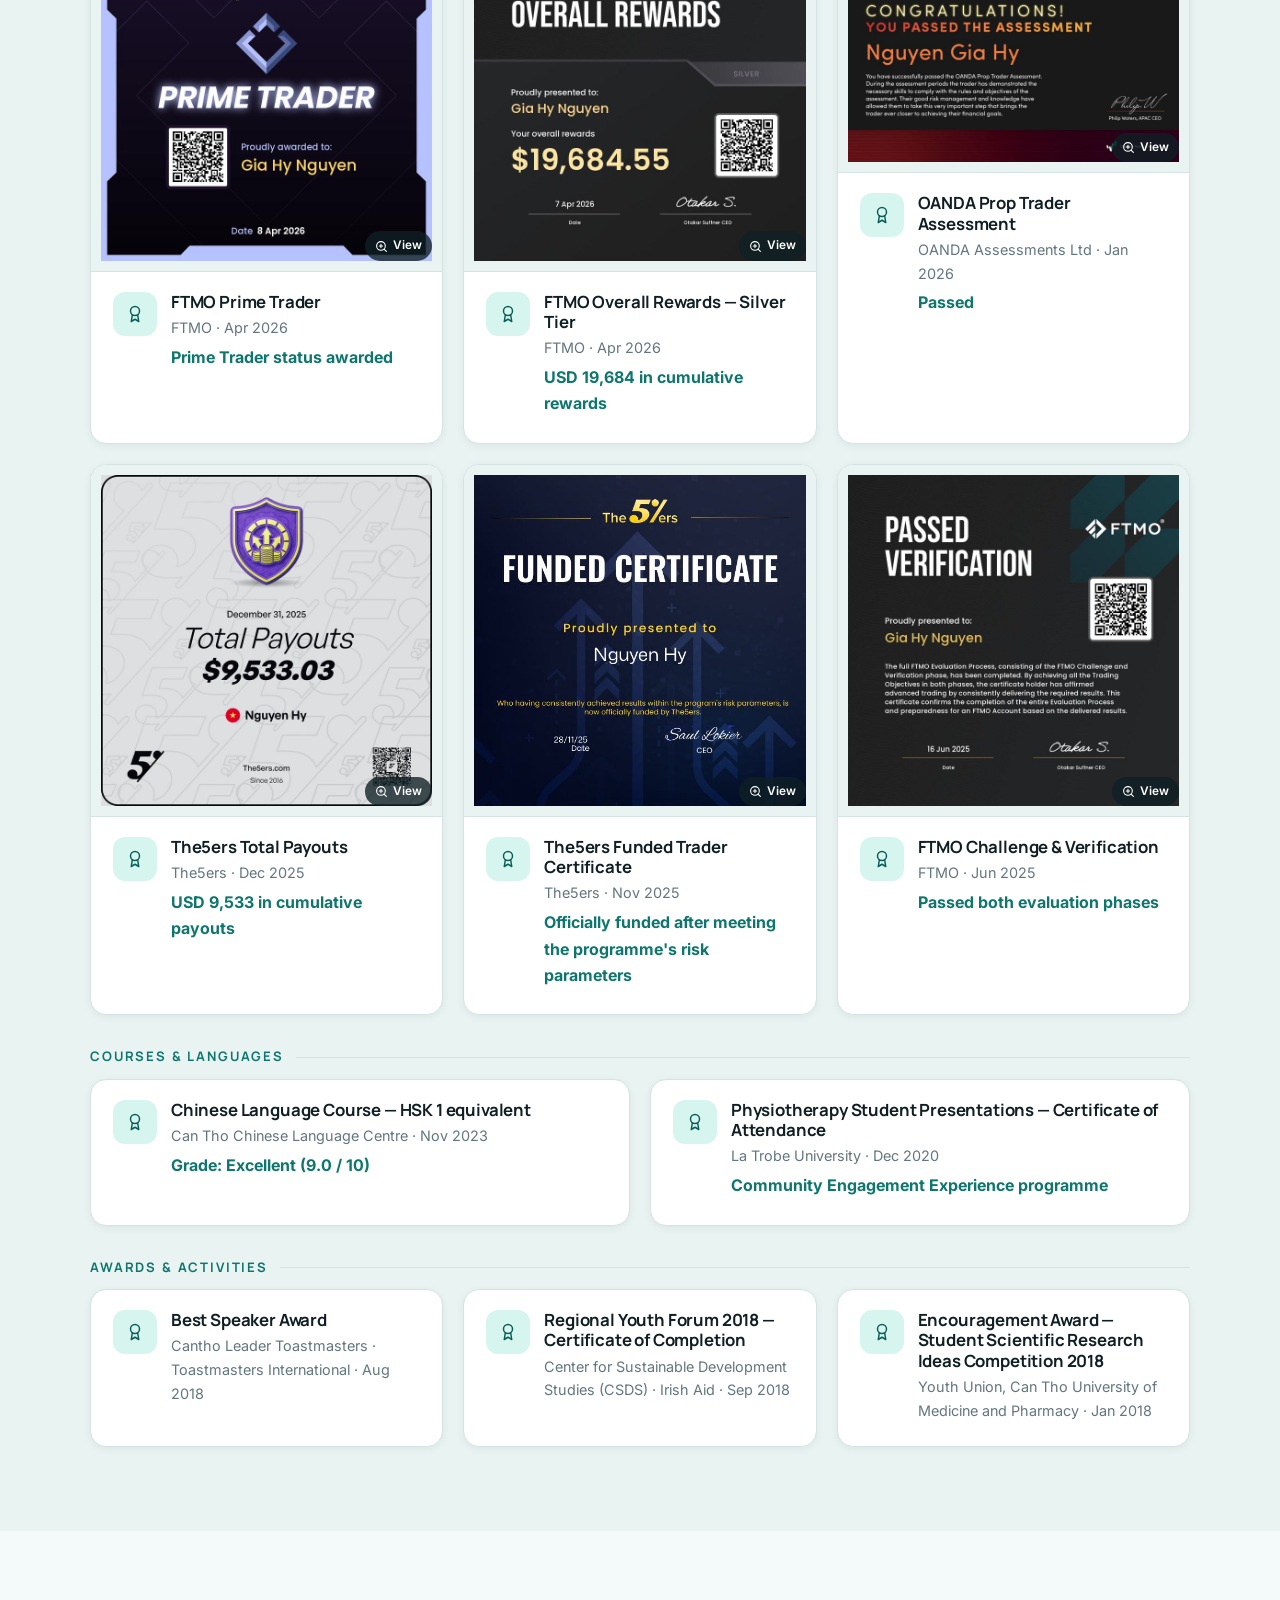
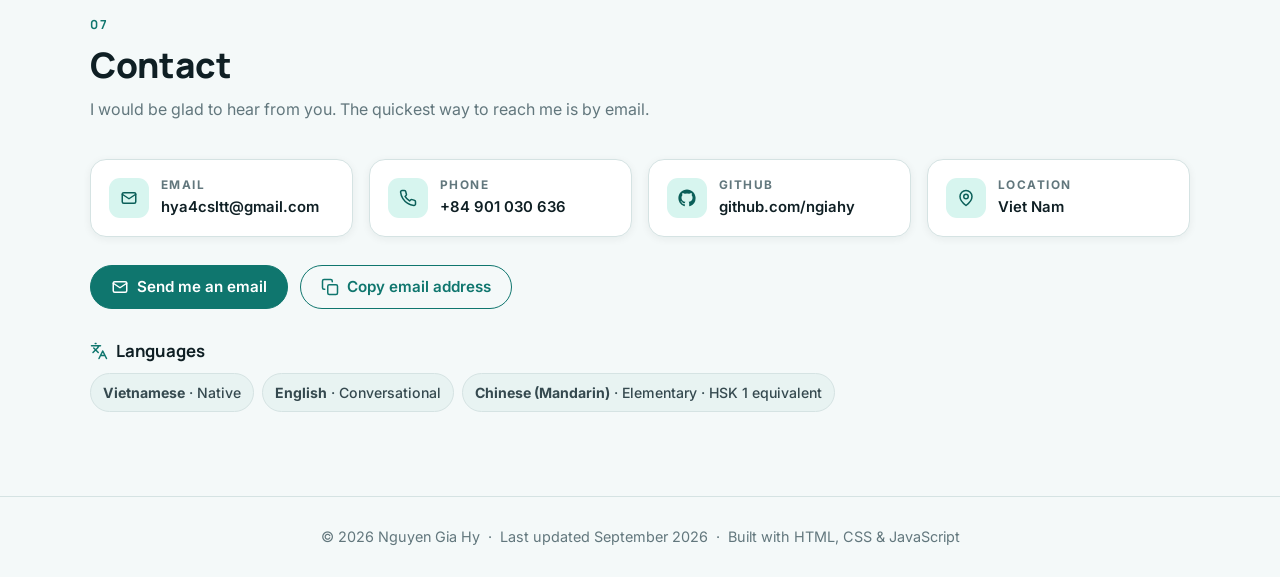
==== commit df6fa474: "Show prop-firm certificate images with lightbox Co-Authored-By: Claude Fable 5.1 <noreply@anthropic." ====
--- a/index.html
+++ b/index.html
@@ -183,6 +183,17 @@
     </div>
   </footer>
 
+  <!-- Lightbox for certificate images -->
+  <div class="lightbox" id="lightbox" hidden role="dialog" aria-modal="true" aria-label="Certificate preview">
+    <button class="lightbox-close" id="lightbox-close" type="button" aria-label="Close preview">
+      <svg viewBox="0 0 24 24" fill="none" stroke="currentColor" stroke-width="2" stroke-linecap="round" stroke-linejoin="round" aria-hidden="true"><path d="M18 6 6 18M6 6l12 12"/></svg>
+    </button>
+    <figure class="lightbox-inner">
+      <img id="lightbox-img" alt="">
+      <figcaption class="lightbox-caption" id="lightbox-caption"></figcaption>
+    </figure>
+  </div>
+
   <script src="js/data.js"></script>
   <script src="js/main.js"></script>
 </body>
--- a/css/style.css
+++ b/css/style.css
@@ -372,11 +372,33 @@
 
 /* ---------- Certifications ---------- */
 .certs-grid { display: grid; grid-template-columns: repeat(auto-fit, minmax(min(270px, 100%), 1fr)); gap: 20px; }
-.cert-card { display: flex; gap: 14px; align-items: flex-start; }
+.cert-card { display: flex; flex-direction: column; padding: 0; overflow: hidden; }
+.cert-body { display: flex; gap: 14px; align-items: flex-start; padding: 20px 22px; }
+.cert-thumb {
+  display: block; position: relative; aspect-ratio: 16 / 10;
+  background: var(--surface-2); border-bottom: 1px solid var(--border);
+}
+.cert-thumb img { width: 100%; height: 100%; object-fit: contain; padding: 10px; transition: transform .3s ease; }
+.cert-thumb:hover img { transform: scale(1.03); }
+.cert-zoom {
+  position: absolute; right: 10px; bottom: 10px;
+  display: inline-flex; align-items: center; gap: 5px;
+  padding: 5px 10px; border-radius: 999px;
+  background: rgba(15, 31, 36, .78); color: #fff; font-size: .74rem; font-weight: 600;
+  pointer-events: none;
+}
+.cert-zoom svg { width: 13px; height: 13px; }
 .cert-card .ico { width: 44px; height: 44px; border-radius: 12px; }
 .cert-card h3 { font-size: 1.05rem; margin-bottom: 4px; }
 .cert-card .meta { color: var(--muted); font-size: .9rem; margin-bottom: 4px; }
 .cert-card .score { font-weight: 700; color: var(--accent); margin-bottom: 6px; }
+
+.certs-groups { display: grid; gap: 34px; }
+.certs-group-title {
+  display: flex; align-items: center; gap: 12px; margin-bottom: 14px;
+  font-size: .82rem; font-weight: 700; letter-spacing: .14em; text-transform: uppercase; color: var(--accent);
+}
+.certs-group-title::after { content: ""; flex: 1; height: 1px; background: var(--border); }
 
 /* ---------- Contact ---------- */
 .contact-grid { display: grid; grid-template-columns: repeat(auto-fit, minmax(min(240px, 100%), 1fr)); gap: 16px; margin-bottom: 28px; }
@@ -392,6 +414,32 @@
 .languages { margin-top: 32px; }
 .languages h3 { display: flex; align-items: center; gap: 8px; font-size: 1.05rem; margin-bottom: 12px; }
 .languages h3 svg { width: 18px; height: 18px; color: var(--accent); }
+
+/* ---------- Lightbox ---------- */
+.no-scroll { overflow: hidden; }
+.lightbox {
+  position: fixed; inset: 0; z-index: 200;
+  display: flex; align-items: center; justify-content: center; padding: 24px;
+  background: rgba(5, 15, 17, .88);
+  -webkit-backdrop-filter: blur(6px); backdrop-filter: blur(6px);
+}
+.lightbox-inner {
+  margin: 0; max-width: min(1000px, 100%); max-height: 100%;
+  display: flex; flex-direction: column; align-items: center; gap: 12px;
+}
+.lightbox img {
+  max-width: 100%; max-height: calc(100vh - 120px); border-radius: 12px;
+  background: #fff; box-shadow: 0 30px 80px rgba(0, 0, 0, .55);
+}
+.lightbox-caption { color: #fff; font-weight: 600; text-align: center; font-size: .95rem; }
+.lightbox-close {
+  position: fixed; top: 16px; right: 16px; z-index: 1;
+  display: grid; place-items: center; width: 44px; height: 44px; border-radius: 50%;
+  background: rgba(255, 255, 255, .12); color: #fff; border: 1px solid rgba(255, 255, 255, .35);
+  cursor: pointer; transition: background-color .2s;
+}
+.lightbox-close:hover { background: rgba(255, 255, 255, .24); }
+.lightbox-close svg { width: 20px; height: 20px; }
 
 /* ---------- Footer ---------- */
 .site-footer {
@@ -504,8 +552,23 @@
   .chip { padding: 4px 9px; font-size: 8.5pt; }
   .project-card p { font-size: 9pt; }
 
-  .contact-grid { grid-template-columns: repeat(2, 1fr); gap: 10px; margin-bottom: 0; }
-  .contact-card { padding: 10px 12px; }
+  #contact .container { break-inside: avoid; page-break-inside: avoid; }
+  .contact-grid { grid-template-columns: repeat(2, 1fr); gap: 8px; margin-bottom: 0; }
+  .contact-card { padding: 8px 10px; gap: 8px; }
+  .contact-card .ico { width: 30px; height: 30px; border-radius: 8px; }
+  .contact-card .ico svg { width: 14px; height: 14px; }
+  .contact-card .lbl { font-size: 7pt; }
+  .contact-card .val { font-size: 8.5pt; }
+  .languages { margin-top: 12px; }
+  .languages h3 { font-size: 10pt; margin-bottom: 6px; }
+
+  .lightbox, .cert-thumb { display: none !important; }
+  .cert-body { padding: 12px 14px; }
+  .certs-groups { gap: 14px; }
+  .certs-group-title { font-size: 8.5pt; margin-bottom: 8px; break-after: avoid; page-break-after: avoid; }
+  .certs-grid { grid-template-columns: repeat(2, 1fr); gap: 8px; }
+  .cert-card h3 { font-size: 10.5pt; }
+  .cert-card .meta, .cert-card .score { font-size: 9pt; }
 
   .reveal { opacity: 1 !important; transform: none !important; transition: none !important; }
   a { color: inherit; }
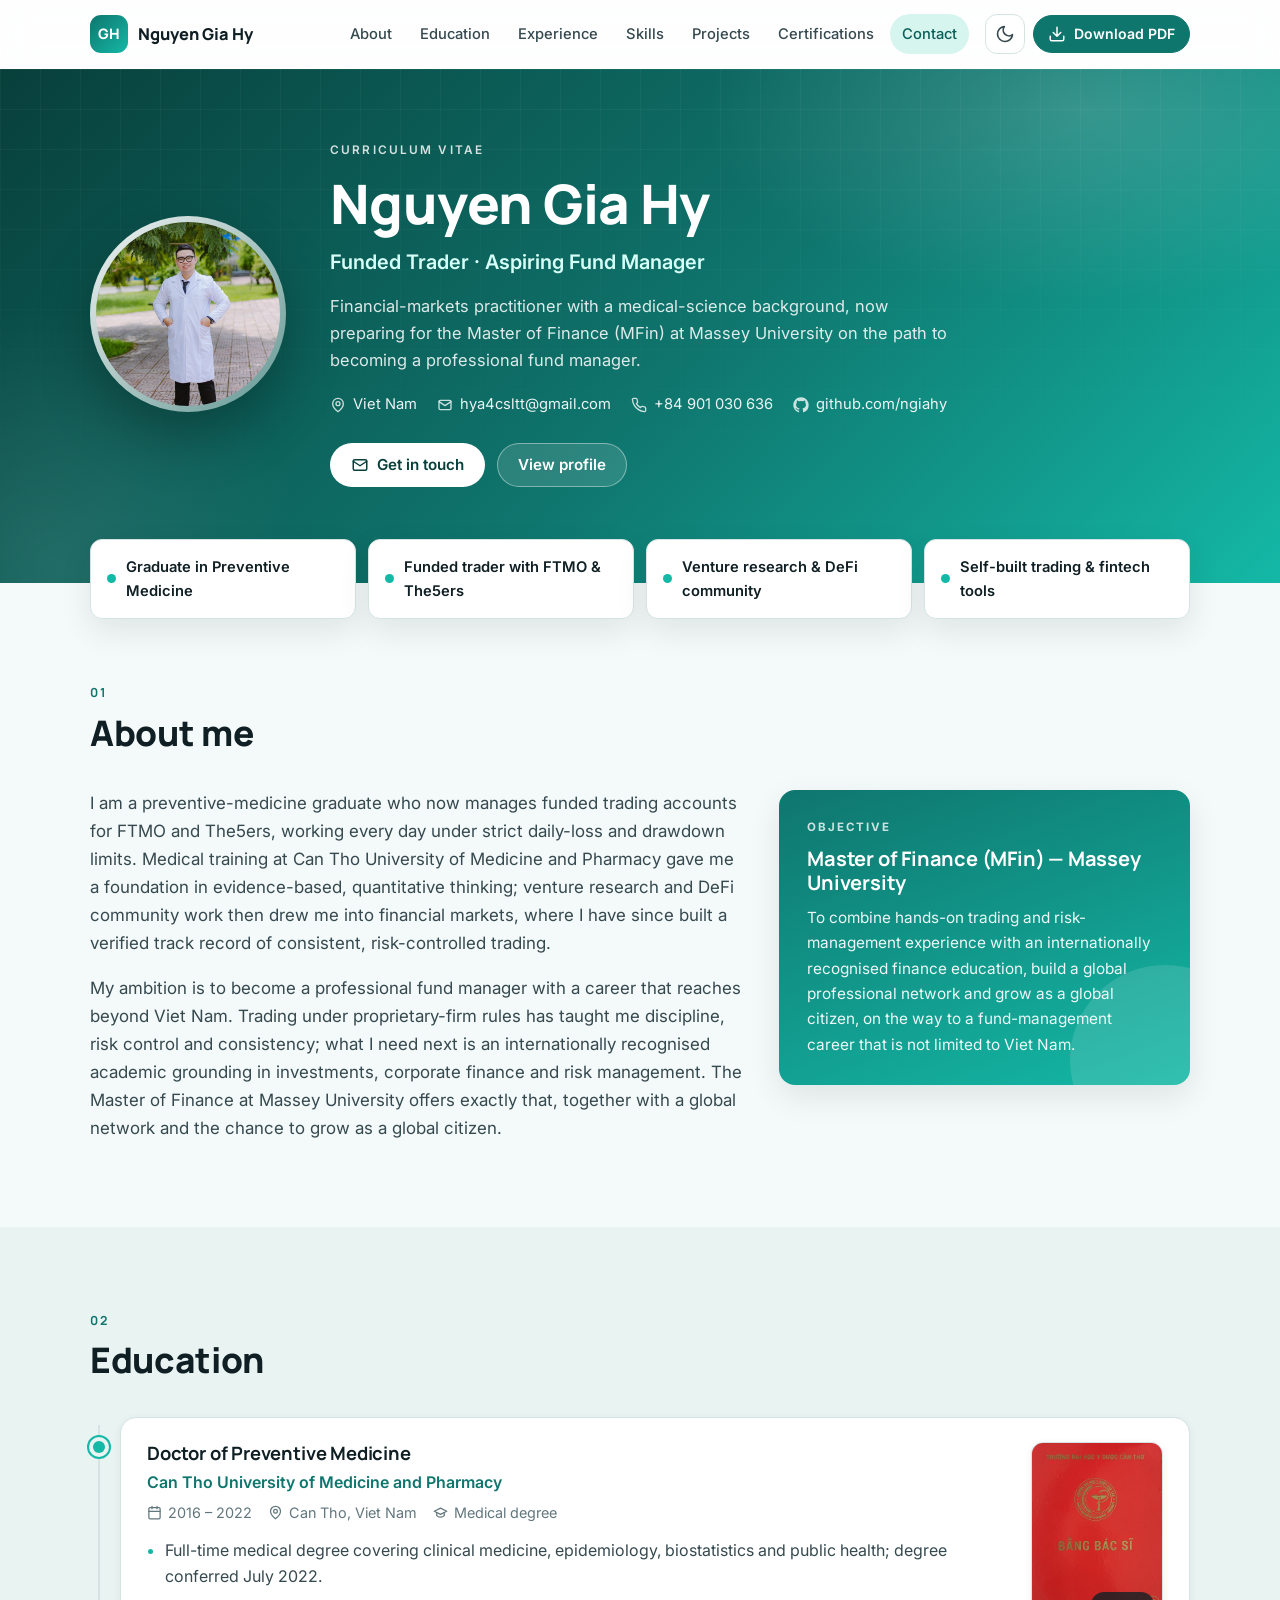
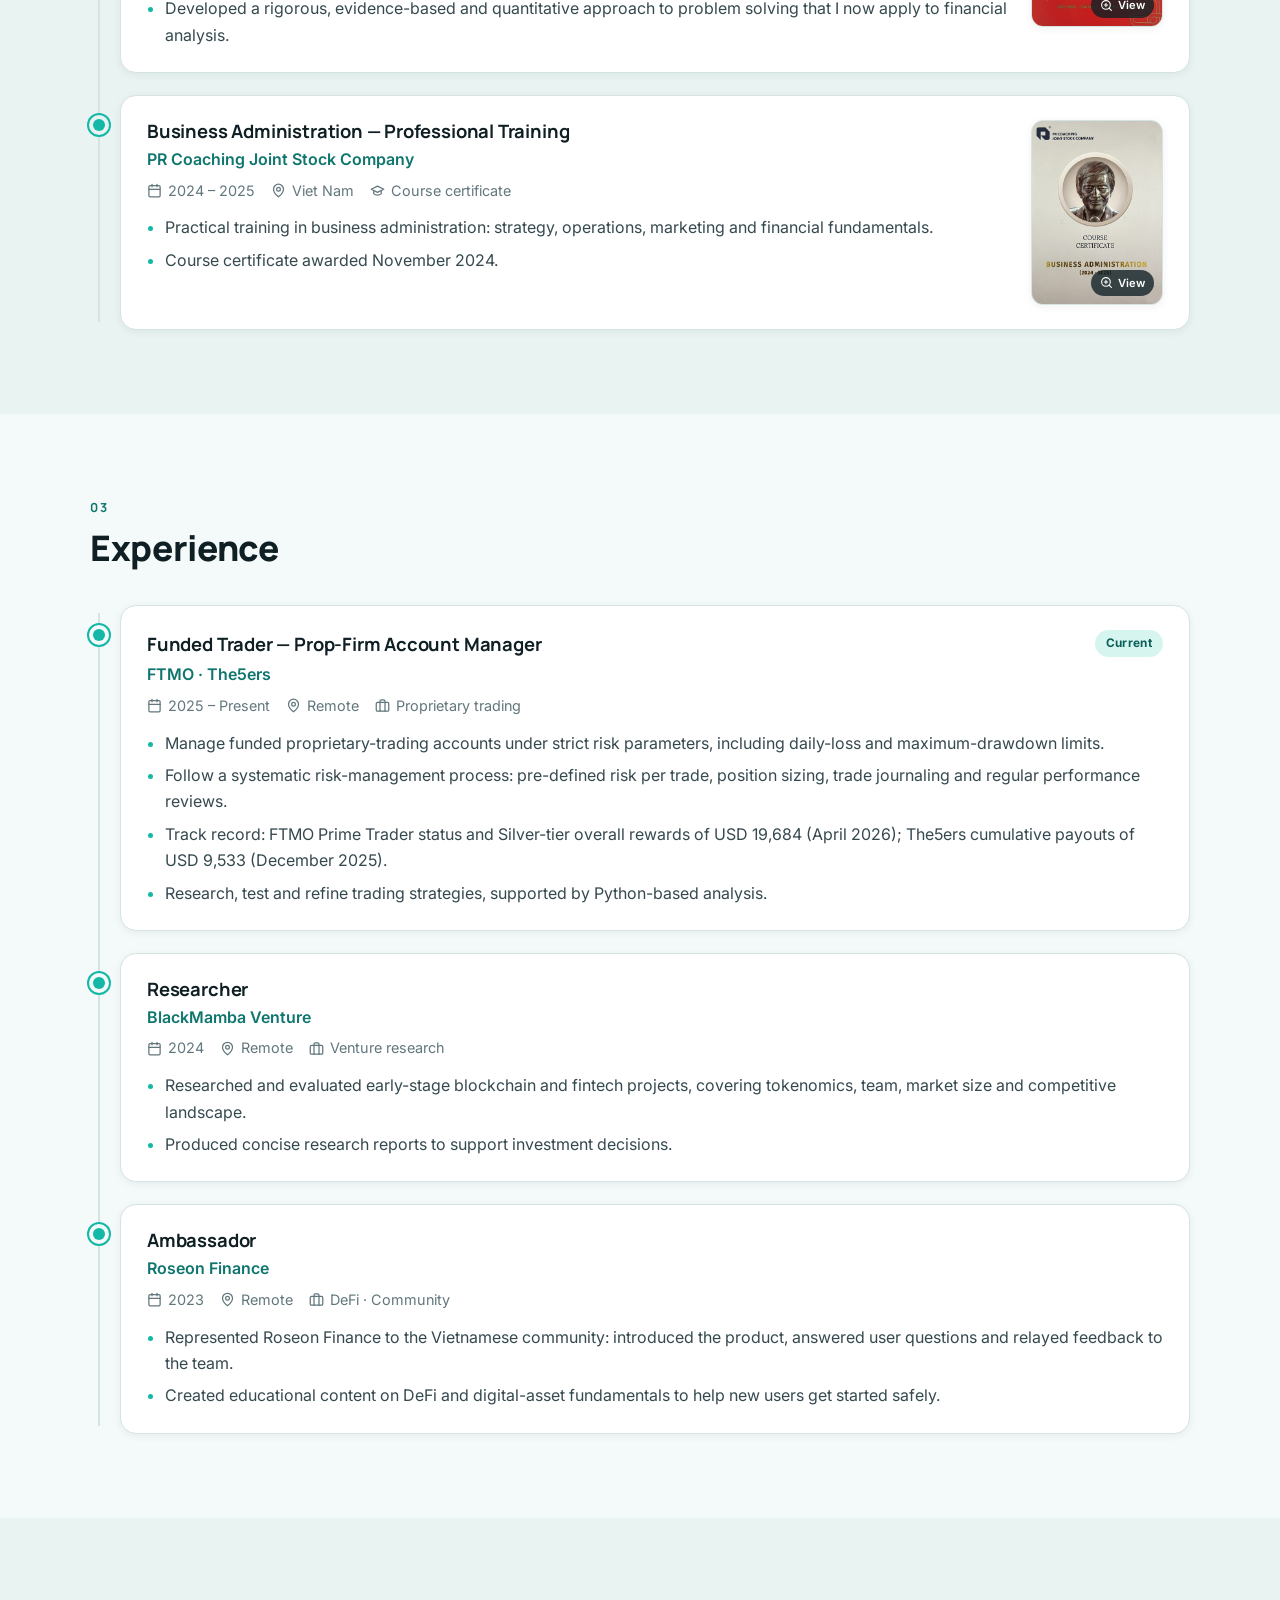
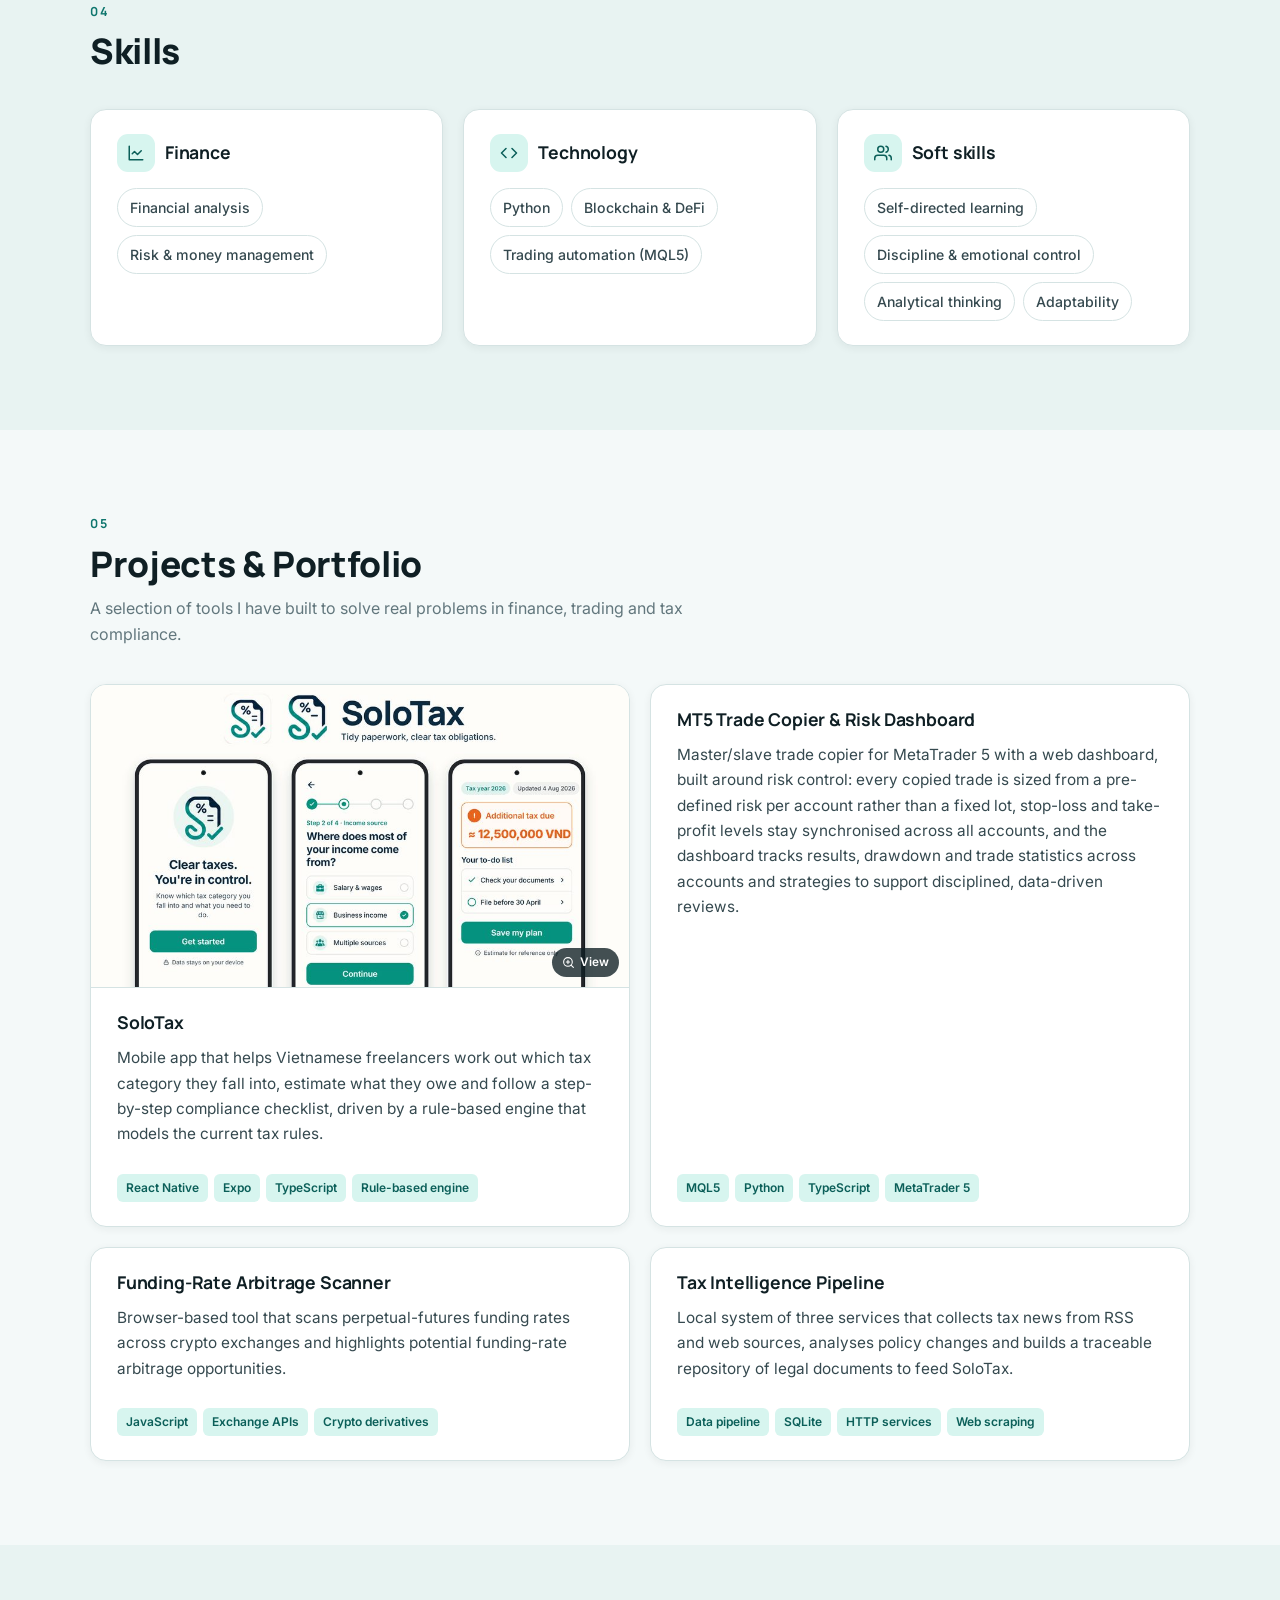
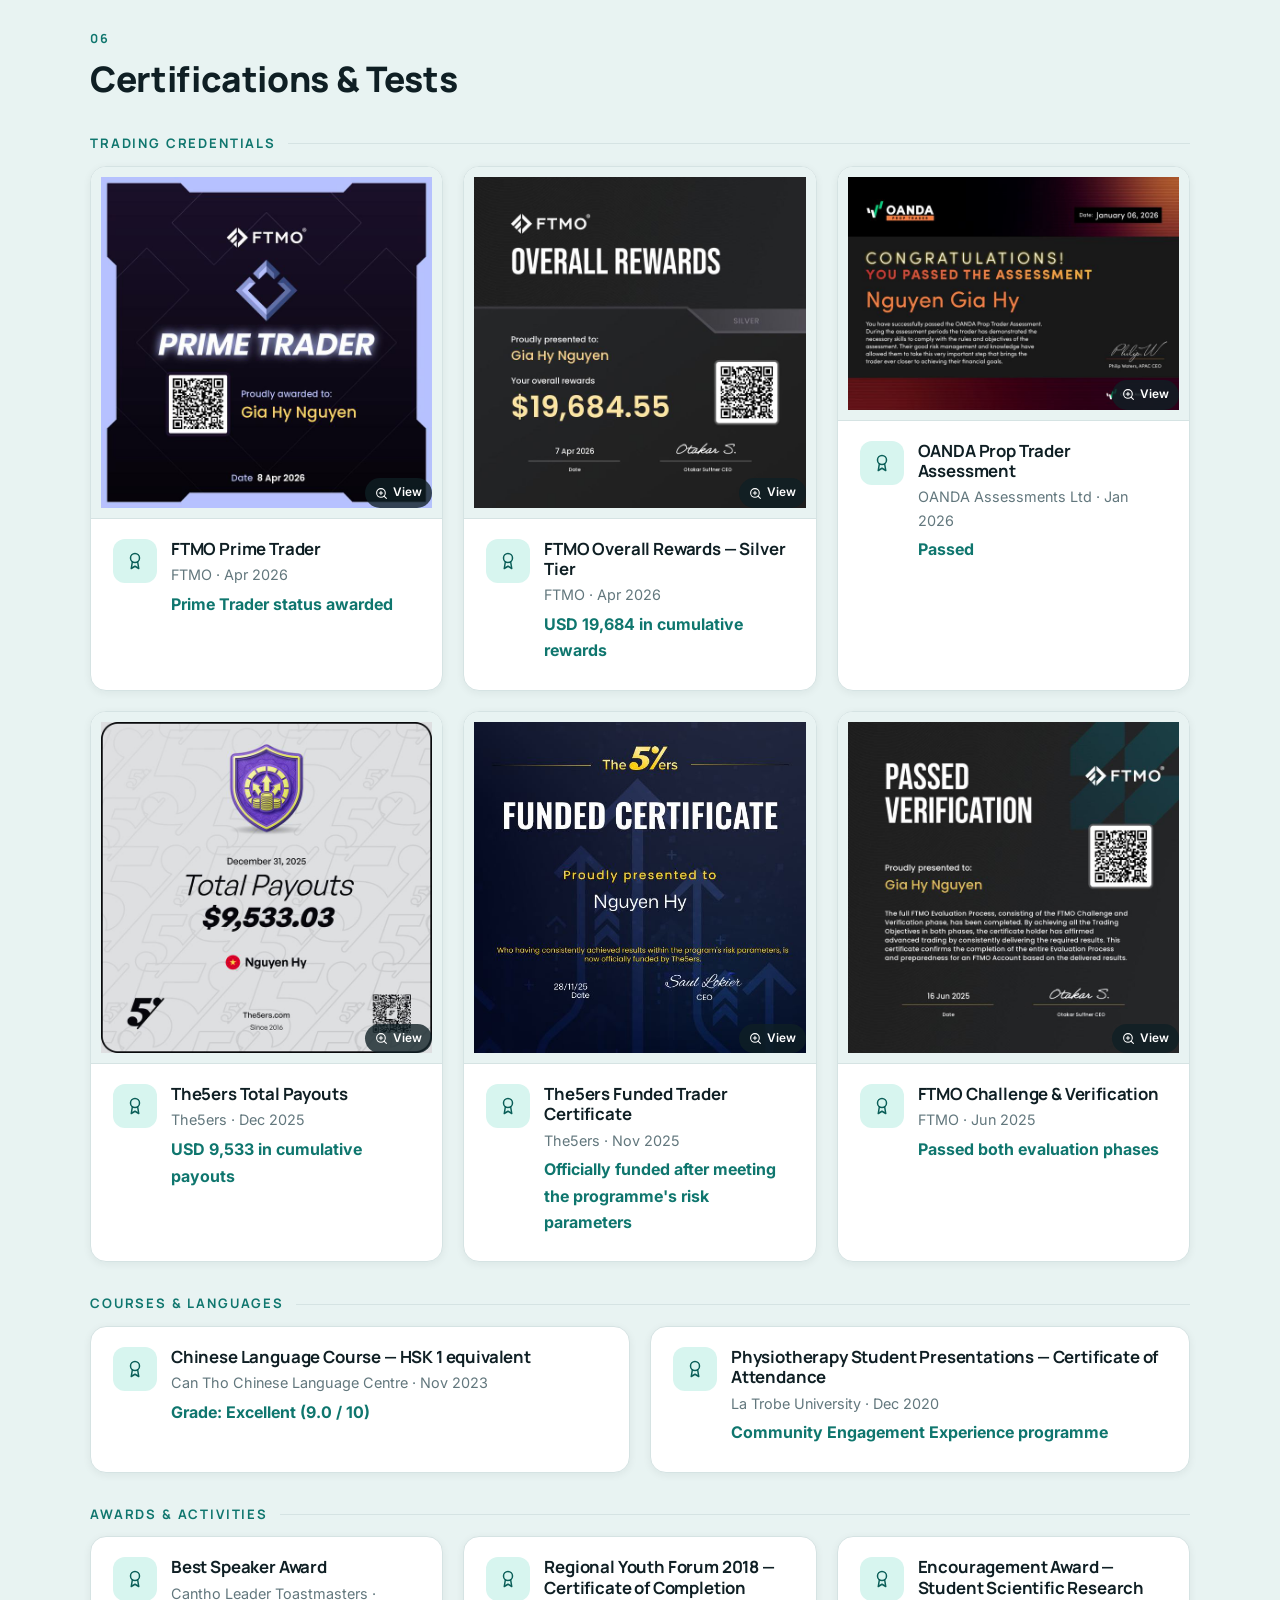
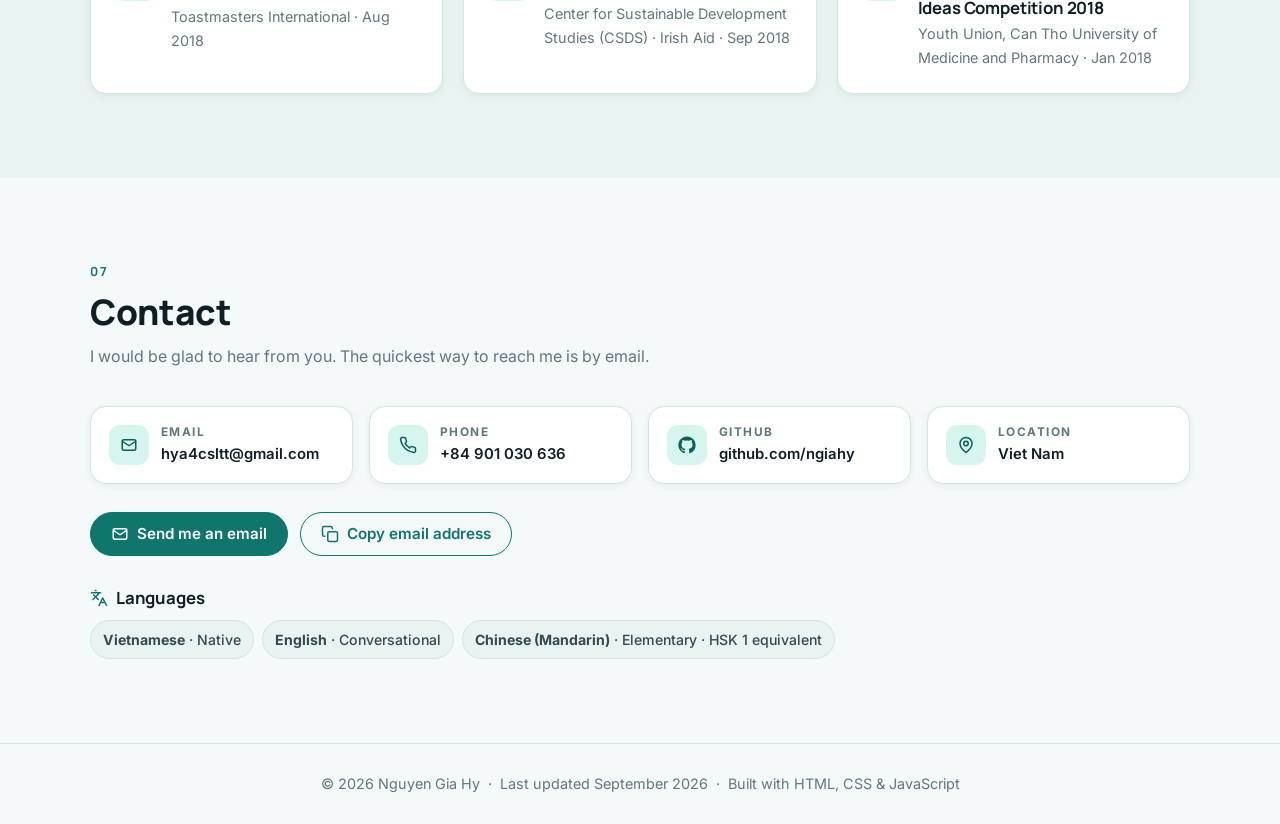
==== commit 26c3ce72: "Add static PDF download, social preview image and build script - Download PDF now serves a pre-built" ====
--- a/index.html
+++ b/index.html
@@ -10,6 +10,16 @@
   <meta property="og:type" content="profile">
   <meta property="og:title" content="Nguyen Gia Hy — Curriculum Vitae">
   <meta property="og:description" content="Funded trader and aspiring fund manager with a medical-science background, preparing for the Master of Finance at Massey University.">
+  <meta property="og:url" content="https://ngiahy.github.io/cv/">
+  <meta property="og:image" content="https://ngiahy.github.io/cv/assets/og-image.jpg">
+  <meta property="og:image:width" content="1200">
+  <meta property="og:image:height" content="630">
+  <meta property="og:image:alt" content="Nguyen Gia Hy — Curriculum Vitae">
+  <meta name="twitter:card" content="summary_large_image">
+  <meta name="twitter:title" content="Nguyen Gia Hy — Curriculum Vitae">
+  <meta name="twitter:description" content="Funded trader and aspiring fund manager with a medical-science background, preparing for the Master of Finance at Massey University.">
+  <meta name="twitter:image" content="https://ngiahy.github.io/cv/assets/og-image.jpg">
+  <link rel="canonical" href="https://ngiahy.github.io/cv/">
   <link rel="icon" href="data:image/svg+xml,%3Csvg xmlns='http://www.w3.org/2000/svg' viewBox='0 0 64 64'%3E%3Crect width='64' height='64' rx='14' fill='%230f766e'/%3E%3Ctext x='32' y='42' text-anchor='middle' font-family='Arial,Helvetica,sans-serif' font-weight='700' font-size='28' fill='white'%3EGH%3C/text%3E%3C/svg%3E">
   <script>
     /* Apply the saved theme before first paint to avoid a flash of the wrong colours */
@@ -51,10 +61,10 @@
           <svg class="icon-moon" viewBox="0 0 24 24" fill="none" stroke="currentColor" stroke-width="2" stroke-linecap="round" stroke-linejoin="round" aria-hidden="true"><path d="M21 12.79A9 9 0 1 1 11.21 3 7 7 0 0 0 21 12.79z"/></svg>
           <svg class="icon-sun" viewBox="0 0 24 24" fill="none" stroke="currentColor" stroke-width="2" stroke-linecap="round" stroke-linejoin="round" aria-hidden="true"><circle cx="12" cy="12" r="4"/><path d="M12 2v2M12 20v2M4.93 4.93l1.41 1.41M17.66 17.66l1.41 1.41M2 12h2M20 12h2M4.93 19.07l1.41-1.41M17.66 6.34l1.41-1.41"/></svg>
         </button>
-        <button class="btn btn-primary btn-sm" id="print-btn" type="button" title="Save this CV as a PDF (choose 'Save as PDF' in the print dialog)">
+        <a class="btn btn-primary btn-sm" id="print-btn" href="#" title="Download this CV as a PDF">
           <svg viewBox="0 0 24 24" fill="none" stroke="currentColor" stroke-width="2" stroke-linecap="round" stroke-linejoin="round" aria-hidden="true"><path d="M21 15v4a2 2 0 0 1-2 2H5a2 2 0 0 1-2-2v-4"/><path d="m7 10 5 5 5-5M12 15V3"/></svg>
           <span>Download PDF</span>
-        </button>
+        </a>
         <button class="icon-btn nav-toggle" id="nav-toggle" type="button" aria-label="Open menu" aria-expanded="false" aria-controls="nav-links">
           <svg class="icon-menu" viewBox="0 0 24 24" fill="none" stroke="currentColor" stroke-width="2" stroke-linecap="round" stroke-linejoin="round" aria-hidden="true"><path d="M4 6h16M4 12h16M4 18h16"/></svg>
           <svg class="icon-close" viewBox="0 0 24 24" fill="none" stroke="currentColor" stroke-width="2" stroke-linecap="round" stroke-linejoin="round" aria-hidden="true"><path d="M18 6 6 18M6 6l12 12"/></svg>
@@ -175,6 +185,9 @@
         <div class="languages reveal" id="languages"></div>
       </div>
     </section>
+
+    <!-- Shown only in the printed / PDF version -->
+    <p class="print-note" id="print-note"></p>
   </main>
 
   <footer class="site-footer">
--- a/css/style.css
+++ b/css/style.css
@@ -328,6 +328,19 @@
 .tl-meta { display: flex; flex-wrap: wrap; gap: 6px 16px; color: var(--muted); font-size: .9rem; margin-bottom: 12px; }
 .tl-meta span { display: inline-flex; align-items: center; gap: 6px; }
 .tl-meta svg { width: 15px; height: 15px; flex: none; }
+.tl-body { min-width: 0; }
+
+/* Optional diploma / certificate cover on a timeline card */
+.tl-item .card.has-image { display: grid; grid-template-columns: minmax(0, 1fr) 132px; gap: 22px; align-items: start; }
+.tl-thumb {
+  display: block; position: relative; width: 132px; aspect-ratio: 5 / 7; border-radius: 12px; overflow: hidden;
+  background: var(--surface-2); border: 1px solid var(--border); box-shadow: var(--shadow-sm);
+  transition: transform .2s ease, box-shadow .2s ease;
+}
+.tl-thumb img { width: 100%; height: 100%; object-fit: cover; display: block; transition: transform .3s ease; }
+.tl-thumb:hover { transform: translateY(-2px); box-shadow: var(--shadow); }
+.tl-thumb:hover img { transform: scale(1.04); }
+.tl-thumb .cert-zoom { right: 8px; bottom: 8px; padding: 4px 9px; font-size: .7rem; }
 
 .badge {
   display: inline-block; padding: 4px 11px; border-radius: 999px;
@@ -358,10 +371,18 @@
 .section.alt .chip { background: var(--surface); }
 
 /* ---------- Projects ---------- */
-.projects-grid { display: grid; grid-template-columns: repeat(auto-fit, minmax(min(290px, 100%), 1fr)); gap: 20px; }
-.project-card { display: flex; flex-direction: column; gap: 12px; }
+.projects-grid { display: grid; grid-template-columns: repeat(auto-fit, minmax(min(400px, 100%), 1fr)); gap: 20px; }
+.project-card { display: flex; flex-direction: column; padding: 0; overflow: hidden; }
+.project-body { display: flex; flex-direction: column; gap: 12px; flex: 1; padding: 24px 26px; min-width: 0; }
+.project-head { display: flex; flex-wrap: wrap; align-items: center; justify-content: space-between; gap: 6px 14px; }
 .project-card h3 { font-size: 1.1rem; }
 .project-card p { color: var(--text-2); flex: 1; font-size: .96rem; }
+.project-thumb {
+  display: block; position: relative; aspect-ratio: 16 / 9;
+  background: var(--surface-2); border-bottom: 1px solid var(--border);
+}
+.project-thumb img { width: 100%; height: 100%; object-fit: cover; display: block; transition: transform .3s ease; }
+.project-thumb:hover img { transform: scale(1.02); }
 .project-link { display: inline-flex; align-items: center; gap: 6px; font-weight: 600; font-size: .9rem; }
 .project-link svg { width: 15px; height: 15px; }
 .tags { display: flex; flex-wrap: wrap; gap: 6px; }
@@ -414,6 +435,9 @@
 .languages { margin-top: 32px; }
 .languages h3 { display: flex; align-items: center; gap: 8px; font-size: 1.05rem; margin-bottom: 12px; }
 .languages h3 svg { width: 18px; height: 18px; color: var(--accent); }
+
+/* Line that only appears in the printed / PDF version */
+.print-note { display: none; }
 
 /* ---------- Lightbox ---------- */
 .no-scroll { overflow: hidden; }
@@ -486,11 +510,15 @@
 
   .section { padding: 60px 0; }
   .card { padding: 20px 20px; }
+  .project-card { padding: 0; }
+  .project-body { padding: 20px 20px; }
   .timeline { padding-left: 24px; }
   .tl-item::before { left: -21px; }
-}
-
-/* ---------- Print (Download PDF) ---------- */
+  .tl-item .card.has-image { grid-template-columns: 1fr; gap: 16px; }
+  .tl-thumb { width: 116px; }
+}
+
+/* ---------- Print (Download PDF): compact two-page layout ---------- */
 @media print {
   :root, :root[data-theme="dark"] {
     --bg: #ffffff; --surface: #ffffff; --surface-2: #f3f7f7;
@@ -499,76 +527,113 @@
     --on-accent: #ffffff; --hero-a: #0b5f59; --hero-b: #0f766e; --hero-c: #14b8a6;
     --shadow: none; --shadow-sm: none;
   }
-  @page { size: A4; margin: 12mm 12mm 14mm; }
+  @page { size: A4; margin: 10mm 11mm 11mm; }
 
   html { scroll-behavior: auto; }
-  body { background: #fff; color: #111; font-size: 10.5pt; line-height: 1.5; }
+  body { background: #fff; color: #111; font-size: 8.6pt; line-height: 1.38; }
   * { -webkit-print-color-adjust: exact; print-color-adjust: exact; }
-
-  .site-header, .hero-actions, .skip-link, .contact-cta, .site-footer { display: none !important; }
+  h1, h2, h3 { line-height: 1.2; }
+
+  /* Screen-only chrome and pictures are left out of the PDF */
+  .site-header, .hero-actions, .hero-eyebrow, .skip-link, .contact-cta, .site-footer,
+  .lightbox, .cert-thumb, .tl-thumb, .project-thumb, .cert-card .ico, .contact-card .lbl { display: none !important; }
 
   .container { width: 100%; }
-  .hero { padding: 18px 0 26px; border-radius: 10px; }
+
+  /* Hero */
+  .hero { padding: 12px 0 13px; border-radius: 9px; }
   .hero::before, .hero::after { display: none; }
-  .hero-inner { gap: 22px; padding: 0 22px; }
-  .hero-photo { width: 104px; height: 104px; box-shadow: none; padding: 4px; }
-  .hero h1 { font-size: 22pt; margin-bottom: 4px; }
-  .hero-title { font-size: 12pt; margin-bottom: 8px; }
-  .hero-tagline { font-size: 10pt; margin-bottom: 10px; }
-  .hero-meta { margin-bottom: 0; font-size: 9.5pt; gap: 4px 14px; }
-
-  .highlights-wrap { margin-top: 12px; }
-  .highlights { grid-template-columns: repeat(4, 1fr); gap: 8px; }
-  .highlights li { padding: 8px 10px; font-size: 9pt; box-shadow: none; }
-
-  .section { padding: 18px 0 6px; }
+  .hero-inner { gap: 14px; padding: 0 16px; align-items: center; }
+  .hero-photo { width: 78px; height: 78px; padding: 3px; box-shadow: none; }
+  .hero h1 { font-size: 18.5pt; letter-spacing: -.01em; margin-bottom: 2px; }
+  .hero-title { font-size: 10.2pt; margin-bottom: 5px; }
+  .hero-tagline { font-size: 8.4pt; line-height: 1.35; margin-bottom: 5px; max-width: none; }
+  .hero-meta { margin-bottom: 0; font-size: 8pt; gap: 2px 12px; }
+  .hero-meta svg { width: 11px; height: 11px; }
+
+  /* Highlights: small chips in a row */
+  .highlights-wrap { margin-top: 6px; }
+  .highlights { display: grid; grid-template-columns: repeat(4, 1fr); gap: 5px; }
+  .highlights li { padding: 5px 9px; font-size: 7.5pt; line-height: 1.3; gap: 7px; border-radius: 6px; box-shadow: none; border-color: #dbe4e3; }
+  .highlights li::before { width: 6px; height: 6px; }
+
+  /* Sections */
+  .section, .highlights-wrap + .section { padding: 7px 0 2px; }
   .section.alt { background: transparent; }
-  .section-head { margin-bottom: 12px; }
-  .section h2 { font-size: 15pt; }
-  .eyebrow { margin-bottom: 2px; }
-  .section-sub { font-size: 9.5pt; margin-top: 4px; }
-  .section-head { break-inside: avoid; page-break-inside: avoid; break-after: avoid; page-break-after: avoid; }
-  .eyebrow, .section h2 { break-after: avoid; page-break-after: avoid; }
-
-  .about-grid { grid-template-columns: 1.7fr 1fr; gap: 16px; }
-  .about-text p { font-size: 10.5pt; }
-  .objective-card { padding: 16px 18px; box-shadow: none; break-inside: avoid; }
-  .objective-card h3 { font-size: 11.5pt; }
-  .objective-card p { font-size: 9.5pt; }
-
-  .card { box-shadow: none; padding: 12px 14px; break-inside: avoid; page-break-inside: avoid; }
+  .section-head { margin-bottom: 5px; break-inside: avoid; page-break-inside: avoid; break-after: avoid; page-break-after: avoid; }
+  .eyebrow { display: none; }
+  .section h2 { position: relative; font-size: 11.5pt; letter-spacing: -.01em; padding-bottom: 4px; border-bottom: 1px solid #d5dfde; break-after: avoid; page-break-after: avoid; }
+  .section h2::after { content: ""; position: absolute; left: 0; bottom: -1px; width: 34px; height: 2px; background: var(--accent); }
+  .section-sub { font-size: 8pt; margin-top: 4px; max-width: none; }
+
+  /* About */
+  .about-grid { grid-template-columns: 1.8fr 1fr; gap: 10px; }
+  .about-text { display: grid; gap: 4px; }
+  .about-text p { font-size: 8.6pt; }
+  .objective-card { padding: 9px 11px; border-radius: 8px; box-shadow: none; break-inside: avoid; }
+  .objective-card .label { font-size: 6.8pt; margin-bottom: 3px; }
+  .objective-card h3 { font-size: 9pt; margin-bottom: 3px; }
+  .objective-card p { font-size: 8pt; }
+
+  /* Cards, education and experience */
+  .card { box-shadow: none; padding: 6px 9px; border-radius: 7px; border-color: #dbe4e3; break-inside: avoid; page-break-inside: avoid; }
   .card:hover { transform: none; }
-  .timeline { padding-left: 22px; }
-  .tl-item { margin-bottom: 10px; }
-  .tl-item::before { left: -19px; top: 16px; width: 10px; height: 10px; box-shadow: 0 0 0 3px #fff, 0 0 0 5px var(--accent-2); }
-  .tl-head h3 { font-size: 11.5pt; }
-  .tl-meta { margin-bottom: 6px; font-size: 9pt; }
-  .bullets li { margin-bottom: 2px; }
-
-  .skills-grid, .projects-grid, .certs-grid { gap: 10px; }
-  .skills-grid { grid-template-columns: repeat(3, 1fr); }
-  .projects-grid { grid-template-columns: repeat(3, 1fr); }
-  .project-card h3 { font-size: 10.5pt; }
-  .chip { padding: 4px 9px; font-size: 8.5pt; }
-  .project-card p { font-size: 9pt; }
-
-  #contact .container { break-inside: avoid; page-break-inside: avoid; }
-  .contact-grid { grid-template-columns: repeat(2, 1fr); gap: 8px; margin-bottom: 0; }
-  .contact-card { padding: 8px 10px; gap: 8px; }
-  .contact-card .ico { width: 30px; height: 30px; border-radius: 8px; }
-  .contact-card .ico svg { width: 14px; height: 14px; }
-  .contact-card .lbl { font-size: 7pt; }
-  .contact-card .val { font-size: 8.5pt; }
-  .languages { margin-top: 12px; }
-  .languages h3 { font-size: 10pt; margin-bottom: 6px; }
-
-  .lightbox, .cert-thumb { display: none !important; }
-  .cert-body { padding: 12px 14px; }
-  .certs-groups { gap: 14px; }
-  .certs-group-title { font-size: 8.5pt; margin-bottom: 8px; break-after: avoid; page-break-after: avoid; }
-  .certs-grid { grid-template-columns: repeat(2, 1fr); gap: 8px; }
-  .cert-card h3 { font-size: 10.5pt; }
-  .cert-card .meta, .cert-card .score { font-size: 9pt; }
+  .timeline { padding-left: 0; display: grid; grid-template-columns: 1fr 1fr; gap: 6px; }
+  .timeline::before, .tl-item::before { display: none; }
+  .tl-item { margin-bottom: 0; }
+  #experience-list .tl-item:first-child { grid-column: 1 / -1; }
+  .tl-item .card.has-image { display: block; }
+  .tl-head { gap: 2px 8px; margin-bottom: 1px; }
+  .tl-head h3 { font-size: 9.4pt; }
+  .badge { padding: 1px 7px; font-size: 6.6pt; }
+  .tl-org { font-size: 8.4pt; margin-bottom: 1px; }
+  .tl-meta { margin-bottom: 3px; font-size: 7.6pt; gap: 2px 10px; }
+  .tl-meta svg { width: 10px; height: 10px; }
+  .bullets { padding-left: 12px; }
+  .bullets li { margin-bottom: 1px; }
+
+  /* Skills */
+  .skills-grid { grid-template-columns: repeat(3, 1fr); gap: 6px; }
+  .skill-card h3 { font-size: 8.8pt; margin-bottom: 5px; gap: 6px; }
+  .ico { width: 18px; height: 18px; border-radius: 5px; }
+  .ico svg { width: 10px; height: 10px; }
+  .chips { gap: 4px; }
+  .chip { padding: 2px 7px; font-size: 7.4pt; }
+
+  /* Projects */
+  .projects-grid { grid-template-columns: repeat(2, 1fr); gap: 5px; }
+  .project-card { padding: 0; }
+  .project-body { padding: 7px 9px; gap: 4px; }
+  .project-head { gap: 2px 8px; }
+  .project-card h3 { font-size: 9.2pt; }
+  .project-card p { font-size: 8pt; }
+  .tags { gap: 3px; }
+  .tag { padding: 1px 6px; font-size: 6.8pt; }
+  .project-link { font-size: 7.6pt; }
+
+  /* Certifications */
+  .certs-groups { gap: 5px; }
+  .certs-group-title { font-size: 7.2pt; margin-bottom: 4px; gap: 8px; break-after: avoid; page-break-after: avoid; }
+  .certs-grid { grid-template-columns: repeat(3, 1fr); gap: 4px; }
+  .cert-body { padding: 5px 8px; gap: 0; }
+  .cert-card h3 { font-size: 8.2pt; margin-bottom: 1px; }
+  .cert-card .meta, .cert-card .score { font-size: 7.4pt; margin-bottom: 1px; }
+  .cert-card .score { margin-bottom: 0; }
+
+  /* Contact: one compact row plus languages */
+  #contact .container { display: flex; flex-wrap: wrap; align-items: center; gap: 5px 12px; break-inside: avoid; page-break-inside: avoid; }
+  #contact .section-head { flex: 0 0 100%; margin-bottom: 0; }
+  #contact .section-sub { display: none; }
+  .contact-grid { display: contents; }
+  .contact-card { padding: 4px 9px; gap: 6px; border-radius: 6px; }
+  .contact-card .ico { width: 18px; height: 18px; border-radius: 5px; }
+  .contact-card .ico svg { width: 10px; height: 10px; }
+  .contact-card .val { font-size: 8pt; }
+  .languages { margin-top: 0; display: flex; flex-wrap: wrap; align-items: center; gap: 5px 8px; }
+  .languages h3 { font-size: 8.6pt; margin-bottom: 0; }
+  .languages h3 svg { width: 12px; height: 12px; }
+
+  .print-note { display: block; margin-top: 10px; padding-top: 5px; border-top: 1px solid #d5dfde; font-size: 7.2pt; color: #555; }
 
   .reveal { opacity: 1 !important; transform: none !important; transition: none !important; }
   a { color: inherit; }
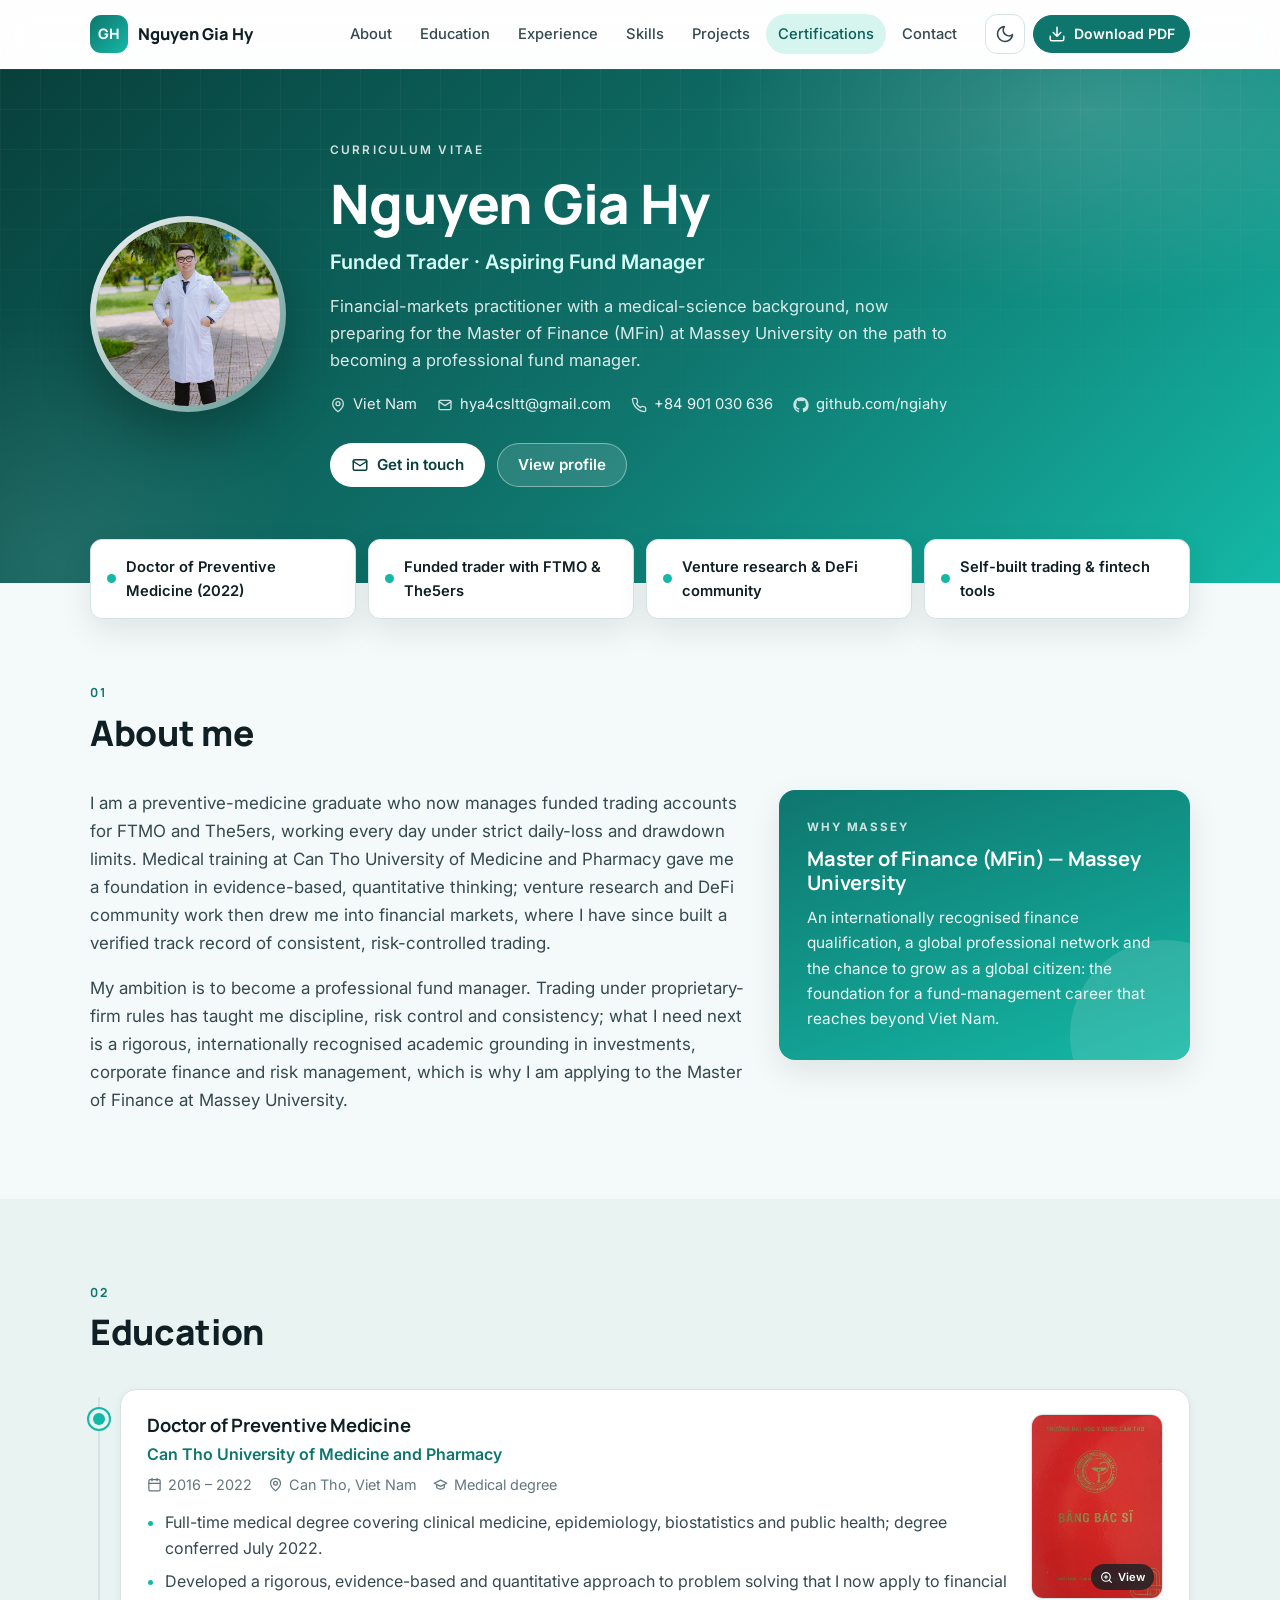
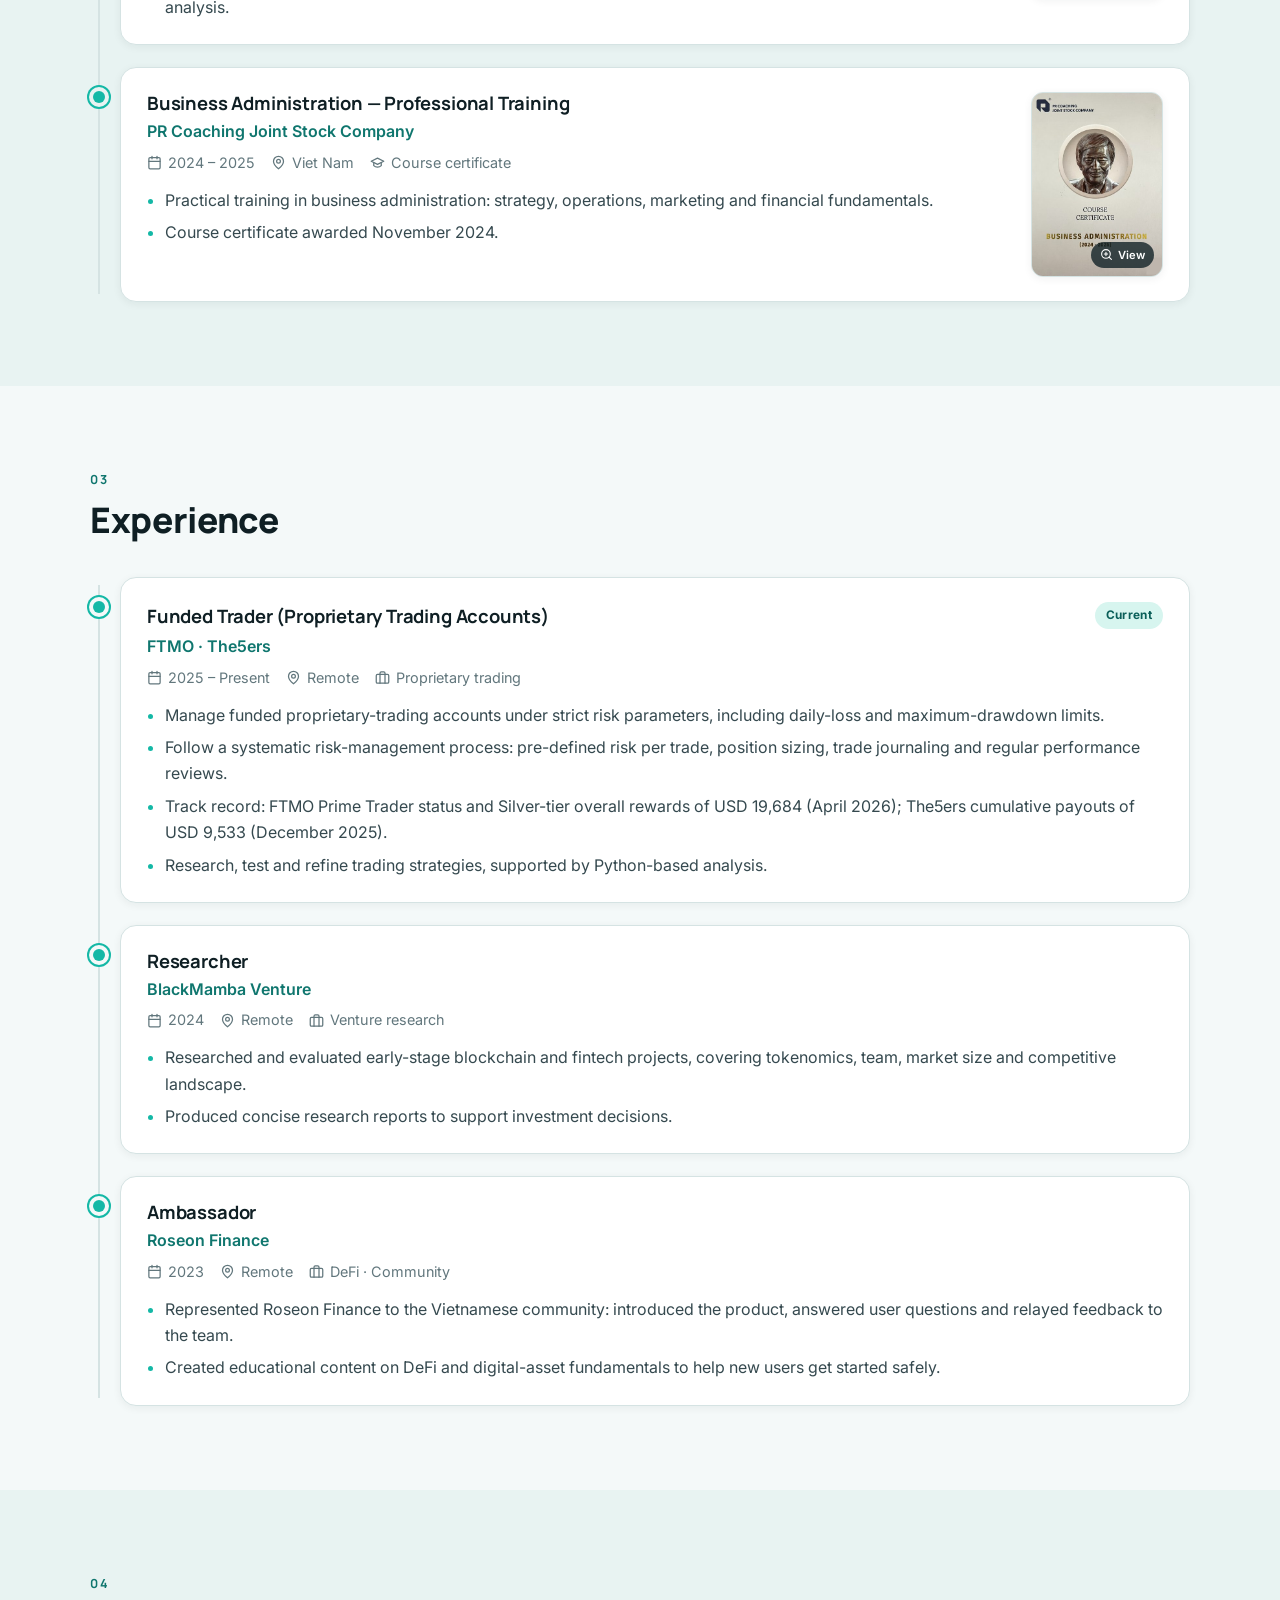
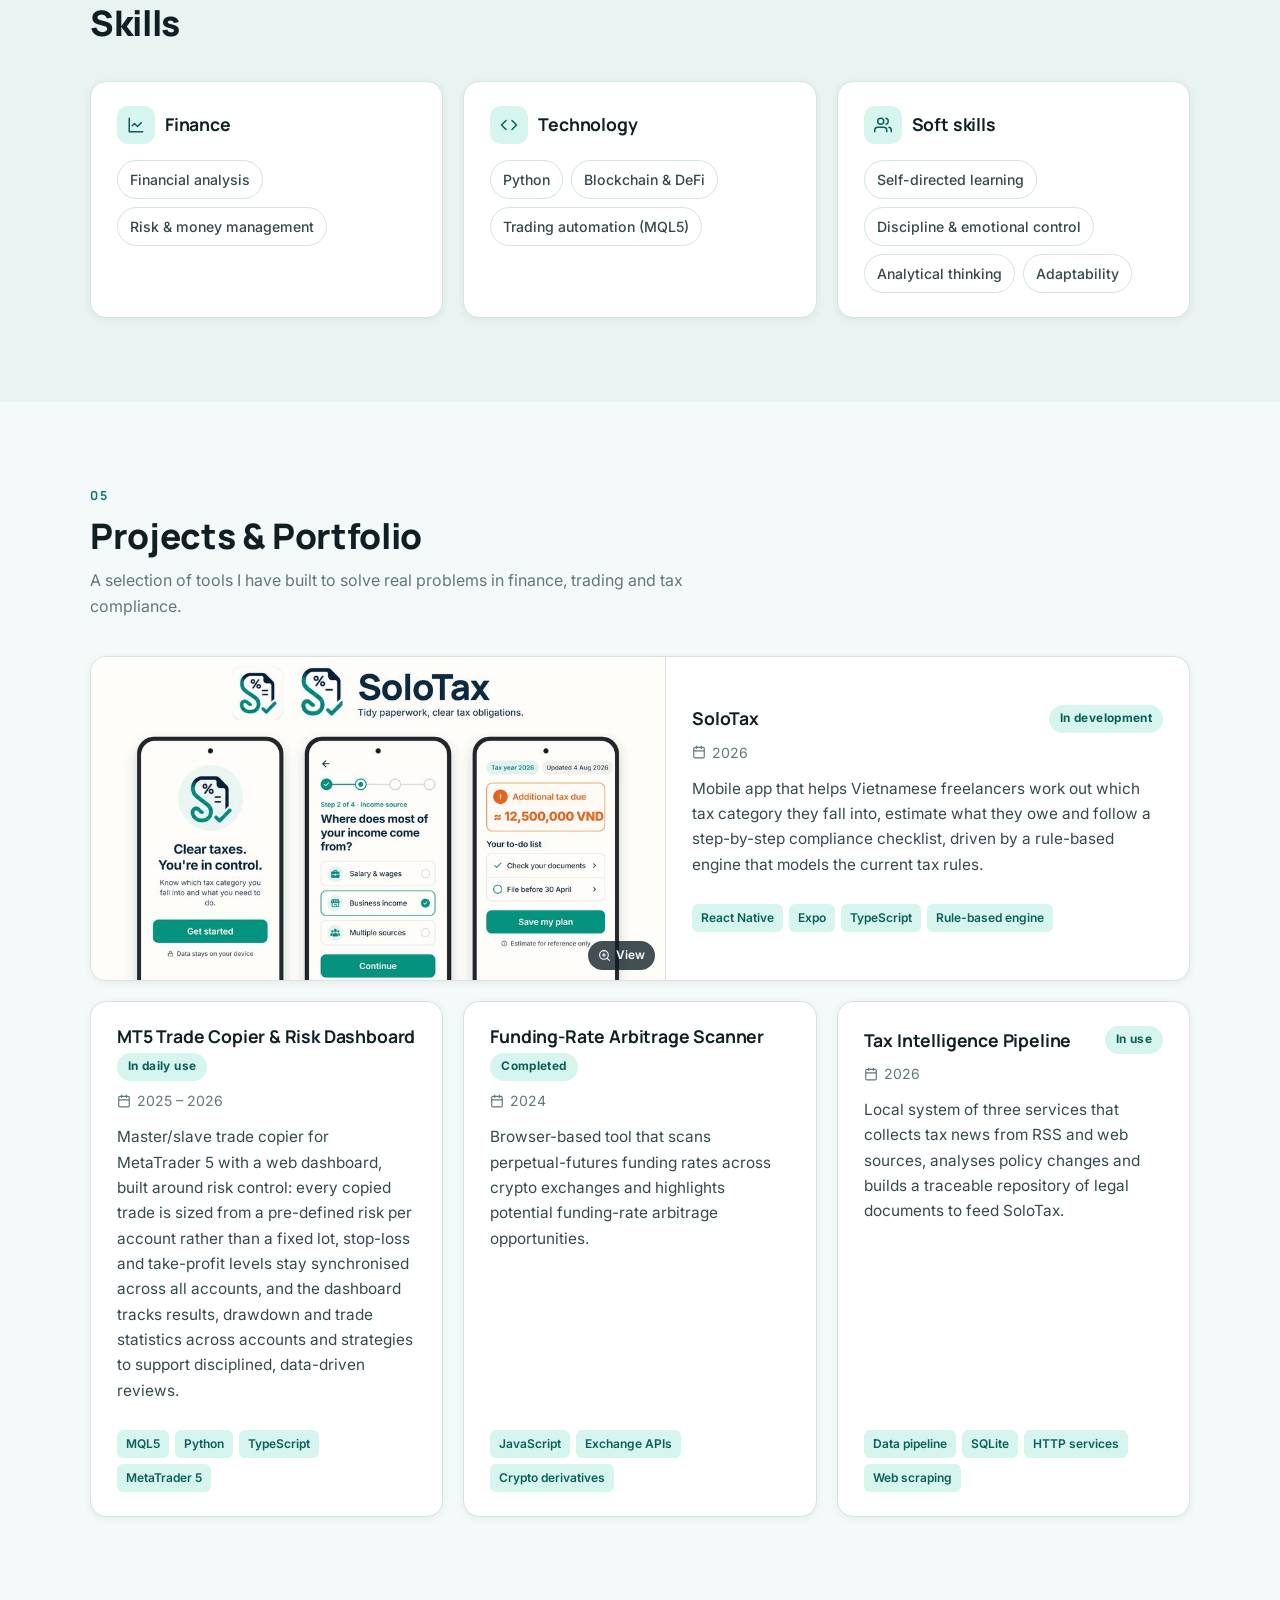
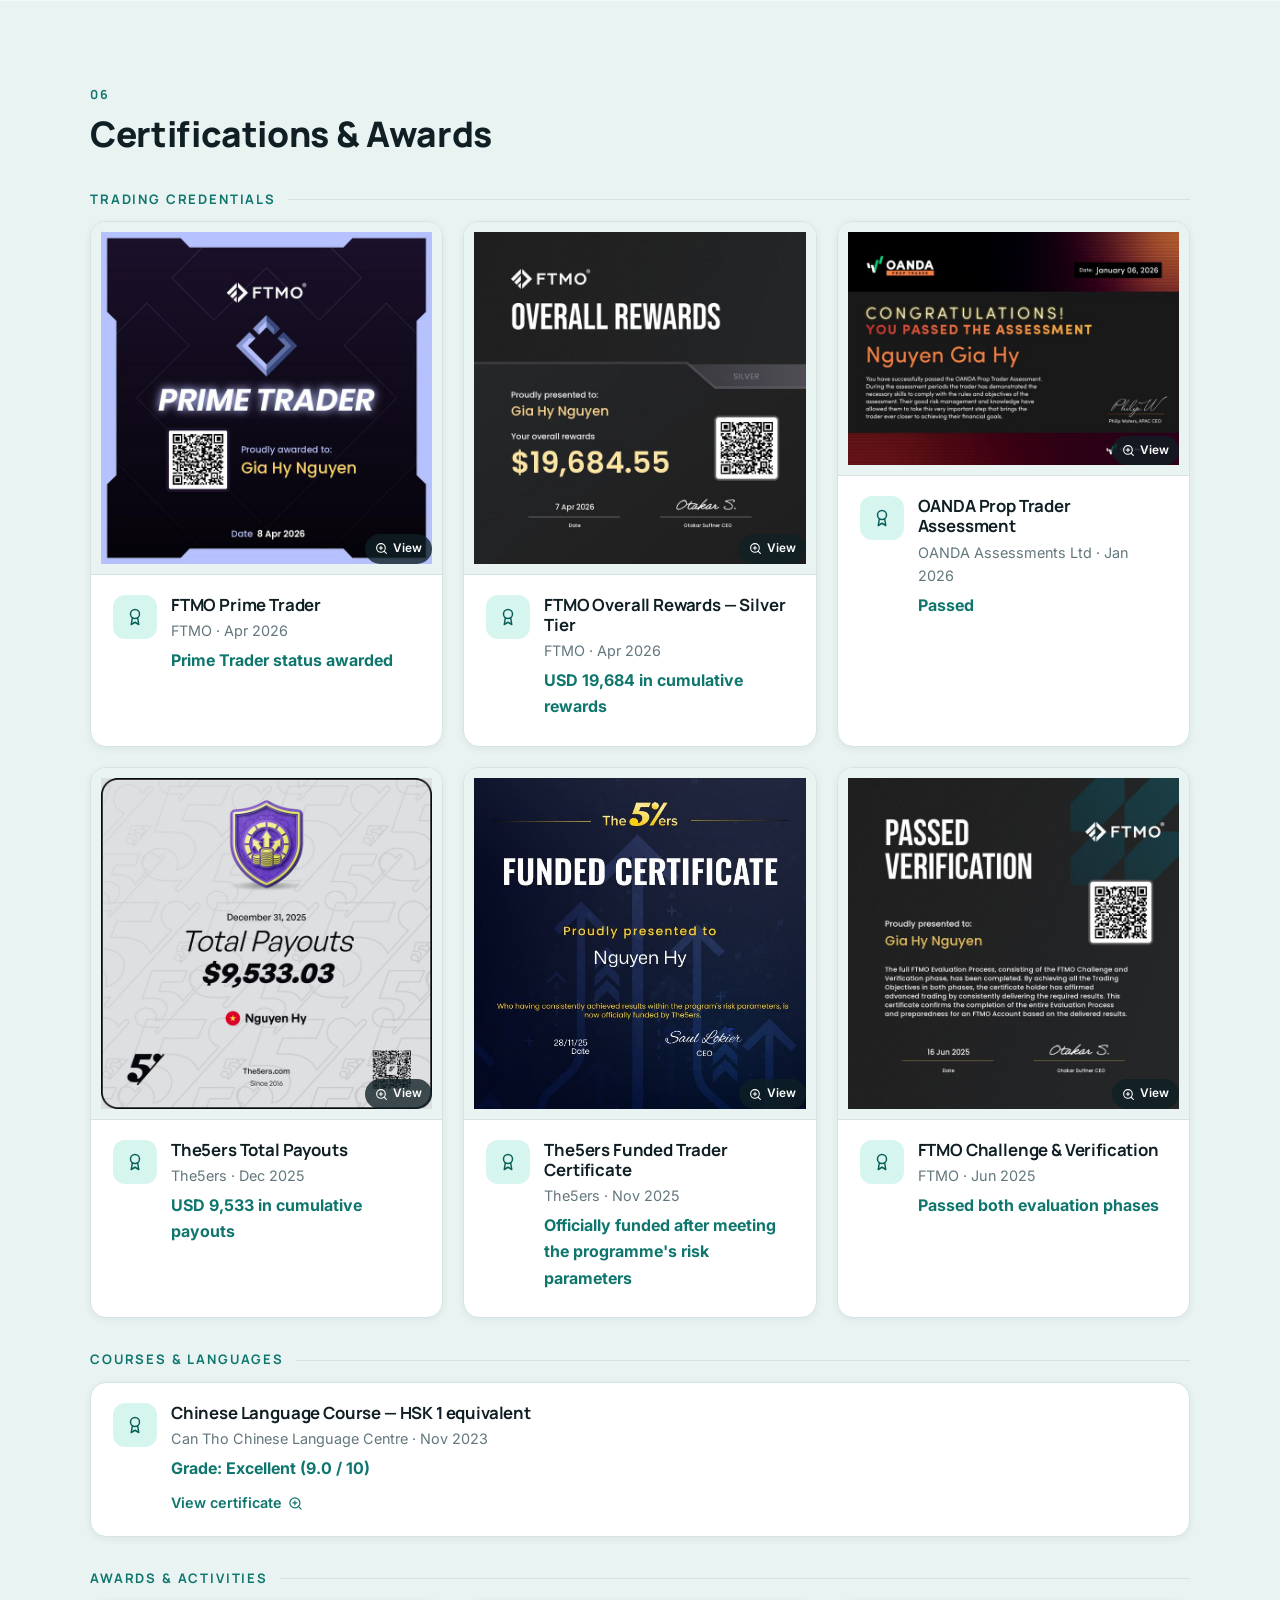
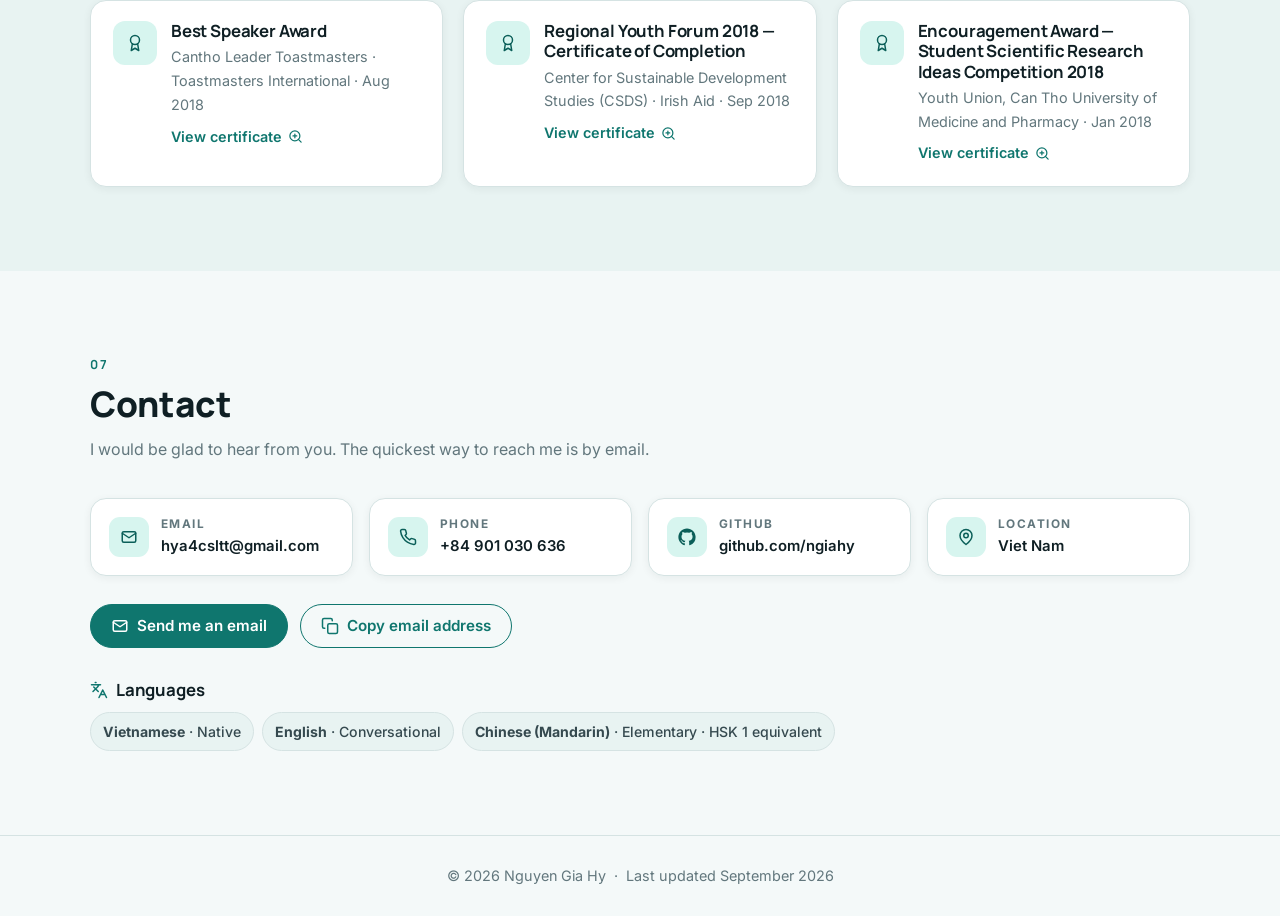
==== commit 0a357dce: "Polish: featured project card, project dates and status, wording, JSON-LD - Project with a picture b" ====
--- a/index.html
+++ b/index.html
@@ -20,6 +20,21 @@
   <meta name="twitter:description" content="Funded trader and aspiring fund manager with a medical-science background, preparing for the Master of Finance at Massey University.">
   <meta name="twitter:image" content="https://ngiahy.github.io/cv/assets/og-image.jpg">
   <link rel="canonical" href="https://ngiahy.github.io/cv/">
+  <script type="application/ld+json">
+  {
+    "@context": "https://schema.org",
+    "@type": "Person",
+    "name": "Nguyen Gia Hy",
+    "url": "https://ngiahy.github.io/cv/",
+    "image": "https://ngiahy.github.io/cv/assets/avatar.jpg",
+    "jobTitle": "Funded Trader",
+    "description": "Funded trader and aspiring fund manager with a medical-science background, preparing for the Master of Finance (MFin) at Massey University.",
+    "alumniOf": { "@type": "CollegeOrUniversity", "name": "Can Tho University of Medicine and Pharmacy" },
+    "address": { "@type": "PostalAddress", "addressCountry": "VN" },
+    "sameAs": ["https://github.com/ngiahy"],
+    "knowsLanguage": ["vi", "en", "zh"]
+  }
+  </script>
   <link rel="icon" href="data:image/svg+xml,%3Csvg xmlns='http://www.w3.org/2000/svg' viewBox='0 0 64 64'%3E%3Crect width='64' height='64' rx='14' fill='%230f766e'/%3E%3Ctext x='32' y='42' text-anchor='middle' font-family='Arial,Helvetica,sans-serif' font-weight='700' font-size='28' fill='white'%3EGH%3C/text%3E%3C/svg%3E">
   <script>
     /* Apply the saved theme before first paint to avoid a flash of the wrong colours */
@@ -166,7 +181,7 @@
       <div class="container">
         <header class="section-head reveal">
           <p class="eyebrow">06</p>
-          <h2>Certifications &amp; Tests</h2>
+          <h2>Certifications &amp; Awards</h2>
         </header>
         <div class="certs-grid" id="certifications-grid"></div>
       </div>
--- a/css/style.css
+++ b/css/style.css
@@ -371,10 +371,13 @@
 .section.alt .chip { background: var(--surface); }
 
 /* ---------- Projects ---------- */
-.projects-grid { display: grid; grid-template-columns: repeat(auto-fit, minmax(min(400px, 100%), 1fr)); gap: 20px; }
+.projects-grid { display: grid; grid-template-columns: repeat(auto-fit, minmax(min(290px, 100%), 1fr)); gap: 20px; }
 .project-card { display: flex; flex-direction: column; padding: 0; overflow: hidden; }
 .project-body { display: flex; flex-direction: column; gap: 12px; flex: 1; padding: 24px 26px; min-width: 0; }
 .project-head { display: flex; flex-wrap: wrap; align-items: center; justify-content: space-between; gap: 6px 14px; }
+.project-meta { display: flex; flex-wrap: wrap; gap: 6px 16px; color: var(--muted); font-size: .88rem; margin-top: -4px; }
+.project-meta span { display: inline-flex; align-items: center; gap: 6px; }
+.project-meta svg { width: 14px; height: 14px; flex: none; }
 .project-card h3 { font-size: 1.1rem; }
 .project-card p { color: var(--text-2); flex: 1; font-size: .96rem; }
 .project-thumb {
@@ -383,6 +386,14 @@
 }
 .project-thumb img { width: 100%; height: 100%; object-fit: cover; display: block; transition: transform .3s ease; }
 .project-thumb:hover img { transform: scale(1.02); }
+/* A project with a picture becomes a wide card: picture on the left, text on the right */
+.project-card.has-image { grid-column: 1 / -1; display: grid; grid-template-columns: minmax(0, 1.1fr) minmax(0, 1fr); }
+.project-card.has-image .project-thumb { border-bottom: 0; border-right: 1px solid var(--border); }
+.project-card.has-image .project-body { align-self: center; }
+@media (max-width: 1000px) {
+  .project-card.has-image { grid-template-columns: 1fr; }
+  .project-card.has-image .project-thumb { border-right: 0; border-bottom: 1px solid var(--border); }
+}
 .project-link { display: inline-flex; align-items: center; gap: 6px; font-weight: 600; font-size: .9rem; }
 .project-link svg { width: 15px; height: 15px; }
 .tags { display: flex; flex-wrap: wrap; gap: 6px; }
@@ -413,6 +424,8 @@
 .cert-card h3 { font-size: 1.05rem; margin-bottom: 4px; }
 .cert-card .meta { color: var(--muted); font-size: .9rem; margin-bottom: 4px; }
 .cert-card .score { font-weight: 700; color: var(--accent); margin-bottom: 6px; }
+.cert-view { margin-top: 4px; }
+.cert-view + .project-link { margin-left: 14px; }
 
 .certs-groups { display: grid; gap: 34px; }
 .certs-group-title {
@@ -536,7 +549,7 @@
 
   /* Screen-only chrome and pictures are left out of the PDF */
   .site-header, .hero-actions, .hero-eyebrow, .skip-link, .contact-cta, .site-footer,
-  .lightbox, .cert-thumb, .tl-thumb, .project-thumb, .cert-card .ico, .contact-card .lbl { display: none !important; }
+  .lightbox, .cert-thumb, .tl-thumb, .project-thumb, .cert-view, .cert-card .ico, .contact-card .lbl { display: none !important; }
 
   .container { width: 100%; }
 
@@ -558,7 +571,7 @@
   .highlights li::before { width: 6px; height: 6px; }
 
   /* Sections */
-  .section, .highlights-wrap + .section { padding: 7px 0 2px; }
+  .section, .highlights-wrap + .section { padding: 6px 0 2px; }
   .section.alt { background: transparent; }
   .section-head { margin-bottom: 5px; break-inside: avoid; page-break-inside: avoid; break-after: avoid; page-break-after: avoid; }
   .eyebrow { display: none; }
@@ -601,9 +614,12 @@
   .chip { padding: 2px 7px; font-size: 7.4pt; }
 
   /* Projects */
-  .projects-grid { grid-template-columns: repeat(2, 1fr); gap: 5px; }
+  .projects-grid { grid-template-columns: repeat(2, 1fr); gap: 4px; }
   .project-card { padding: 0; }
-  .project-body { padding: 7px 9px; gap: 4px; }
+  .project-card.has-image { grid-column: auto; display: block; }
+  .project-meta { font-size: 7.6pt; margin-top: -2px; }
+  .project-meta svg { width: 10px; height: 10px; }
+  .project-body { padding: 6px 9px; gap: 3px; }
   .project-head { gap: 2px 8px; }
   .project-card h3 { font-size: 9.2pt; }
   .project-card p { font-size: 8pt; }
@@ -612,10 +628,10 @@
   .project-link { font-size: 7.6pt; }
 
   /* Certifications */
-  .certs-groups { gap: 5px; }
+  .certs-groups { gap: 4px; }
   .certs-group-title { font-size: 7.2pt; margin-bottom: 4px; gap: 8px; break-after: avoid; page-break-after: avoid; }
-  .certs-grid { grid-template-columns: repeat(3, 1fr); gap: 4px; }
-  .cert-body { padding: 5px 8px; gap: 0; }
+  .certs-grid { grid-template-columns: repeat(3, 1fr); gap: 3px; }
+  .cert-body { padding: 4px 8px; gap: 0; }
   .cert-card h3 { font-size: 8.2pt; margin-bottom: 1px; }
   .cert-card .meta, .cert-card .score { font-size: 7.4pt; margin-bottom: 1px; }
   .cert-card .score { margin-bottom: 0; }
@@ -633,7 +649,7 @@
   .languages h3 { font-size: 8.6pt; margin-bottom: 0; }
   .languages h3 svg { width: 12px; height: 12px; }
 
-  .print-note { display: block; margin-top: 10px; padding-top: 5px; border-top: 1px solid #d5dfde; font-size: 7.2pt; color: #555; }
+  .print-note { display: block; margin-top: 6px; padding-top: 5px; border-top: 1px solid #d5dfde; font-size: 7.2pt; color: #555; }
 
   .reveal { opacity: 1 !important; transform: none !important; transition: none !important; }
   a { color: inherit; }
